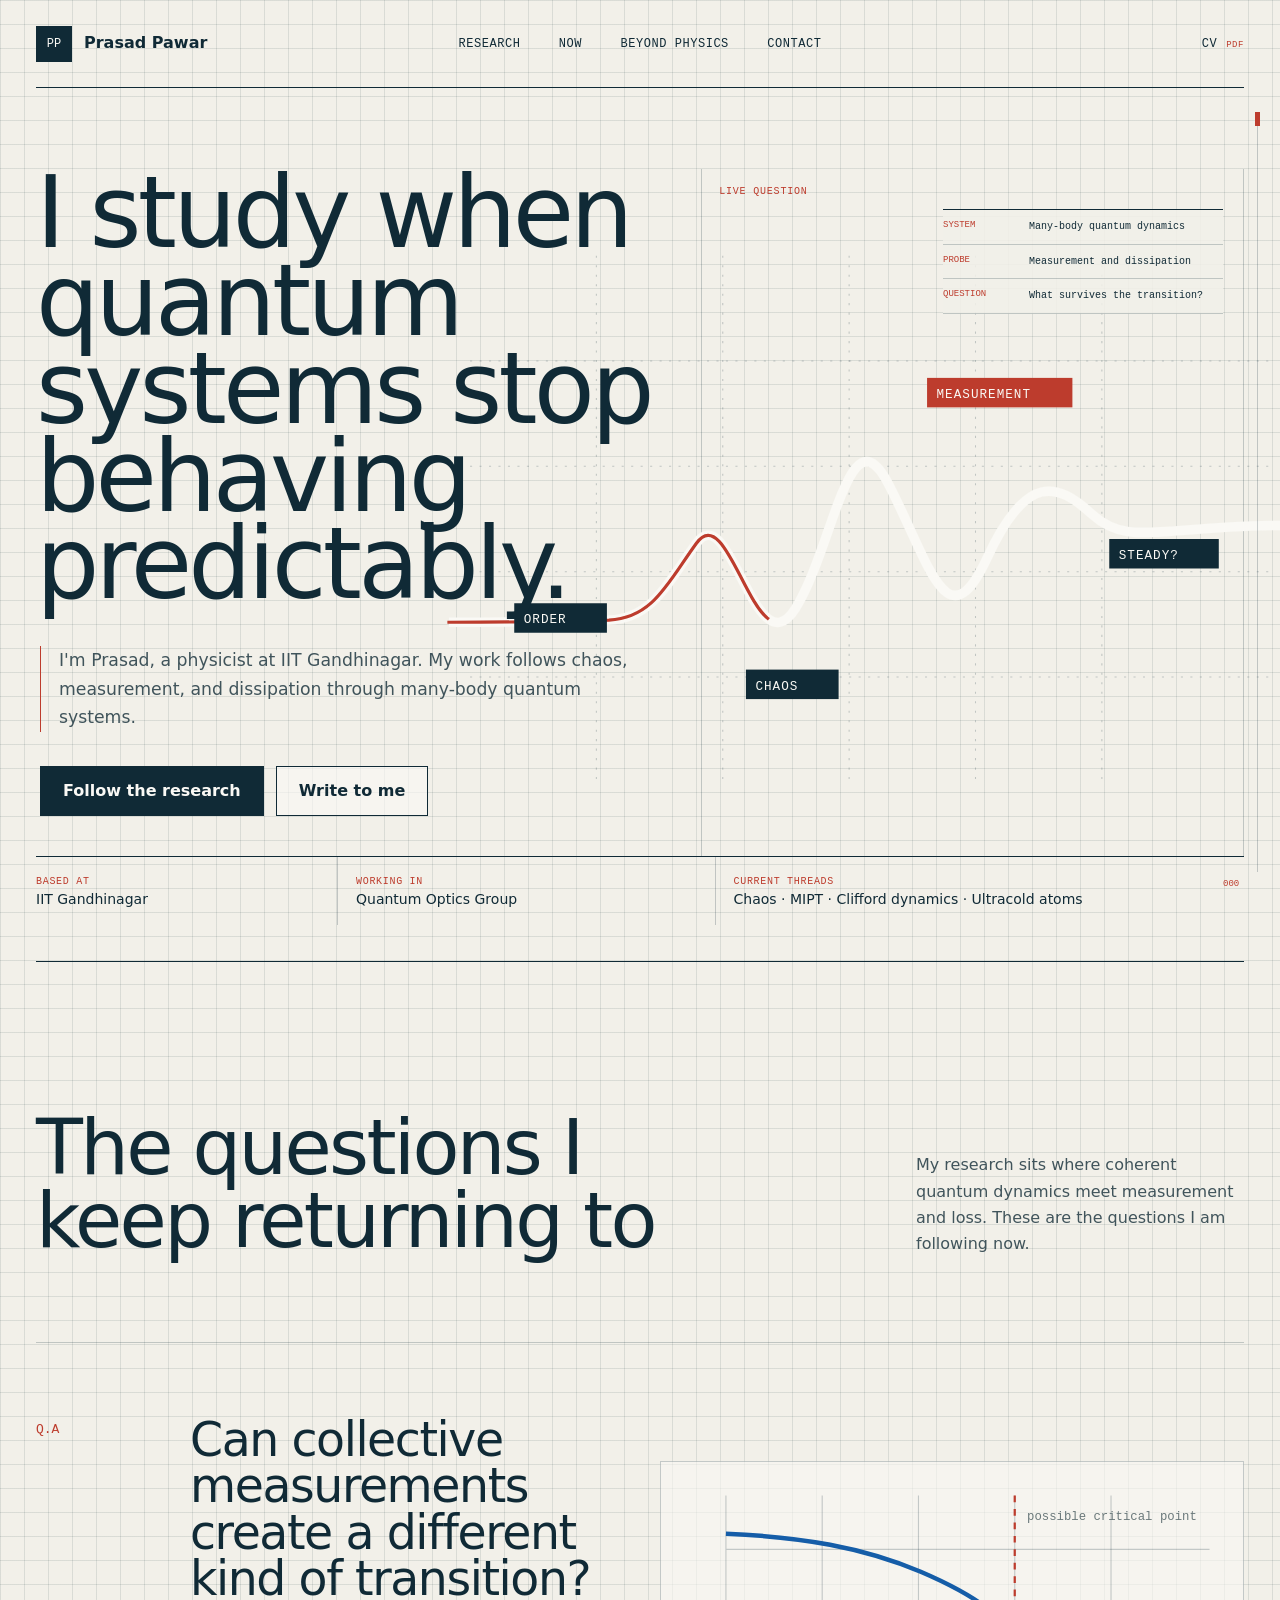
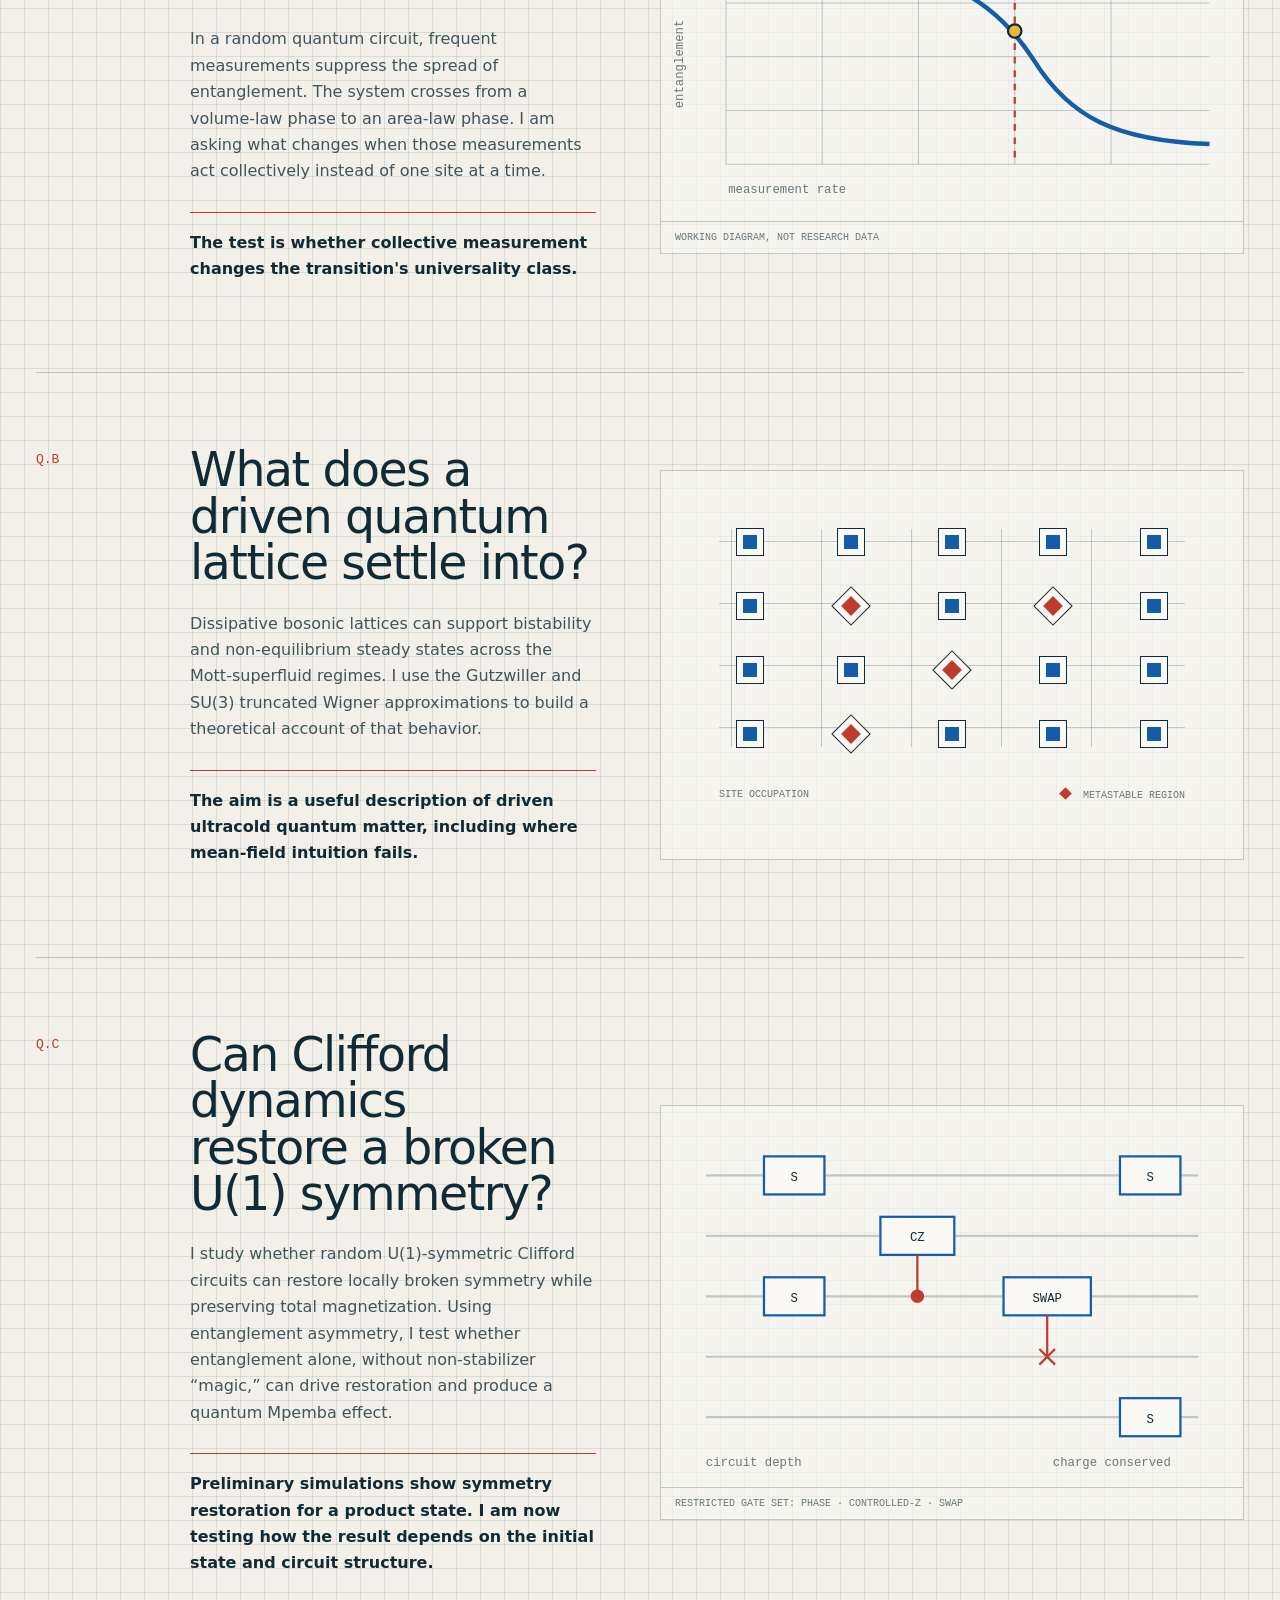
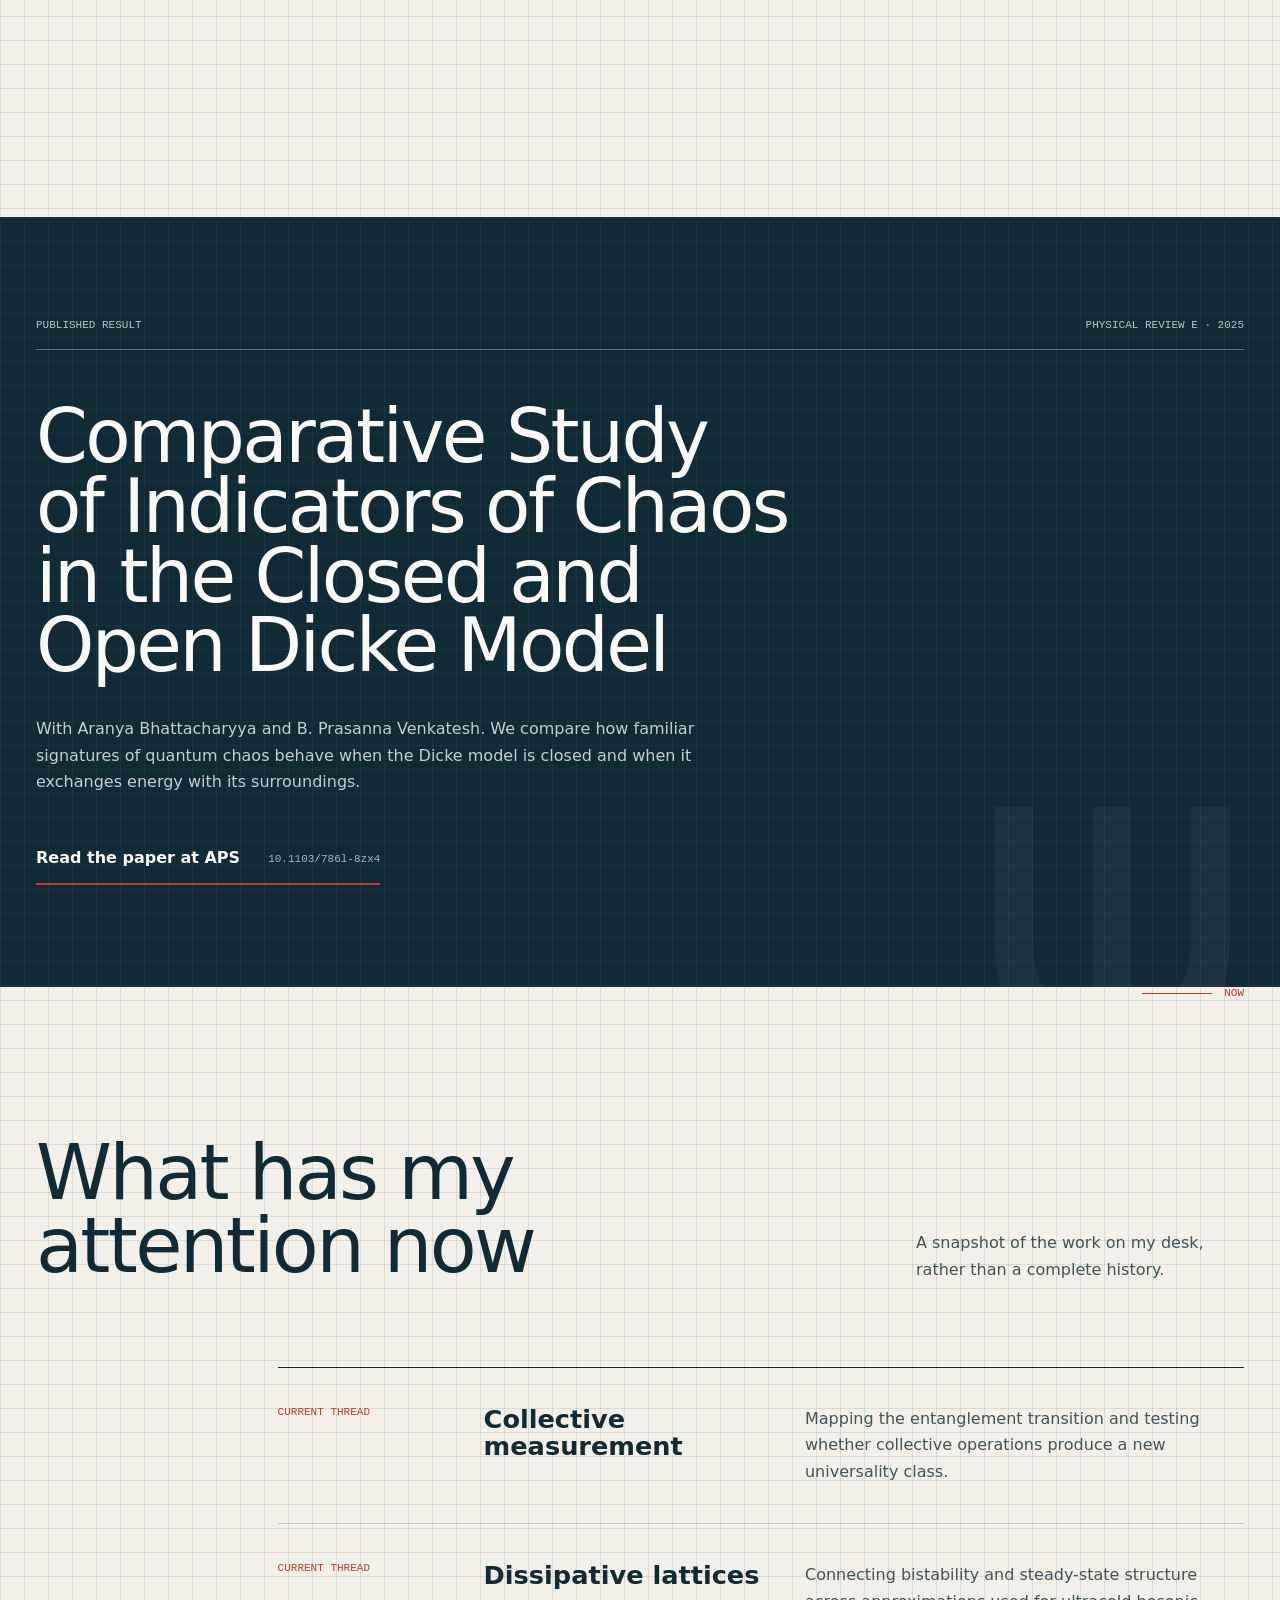
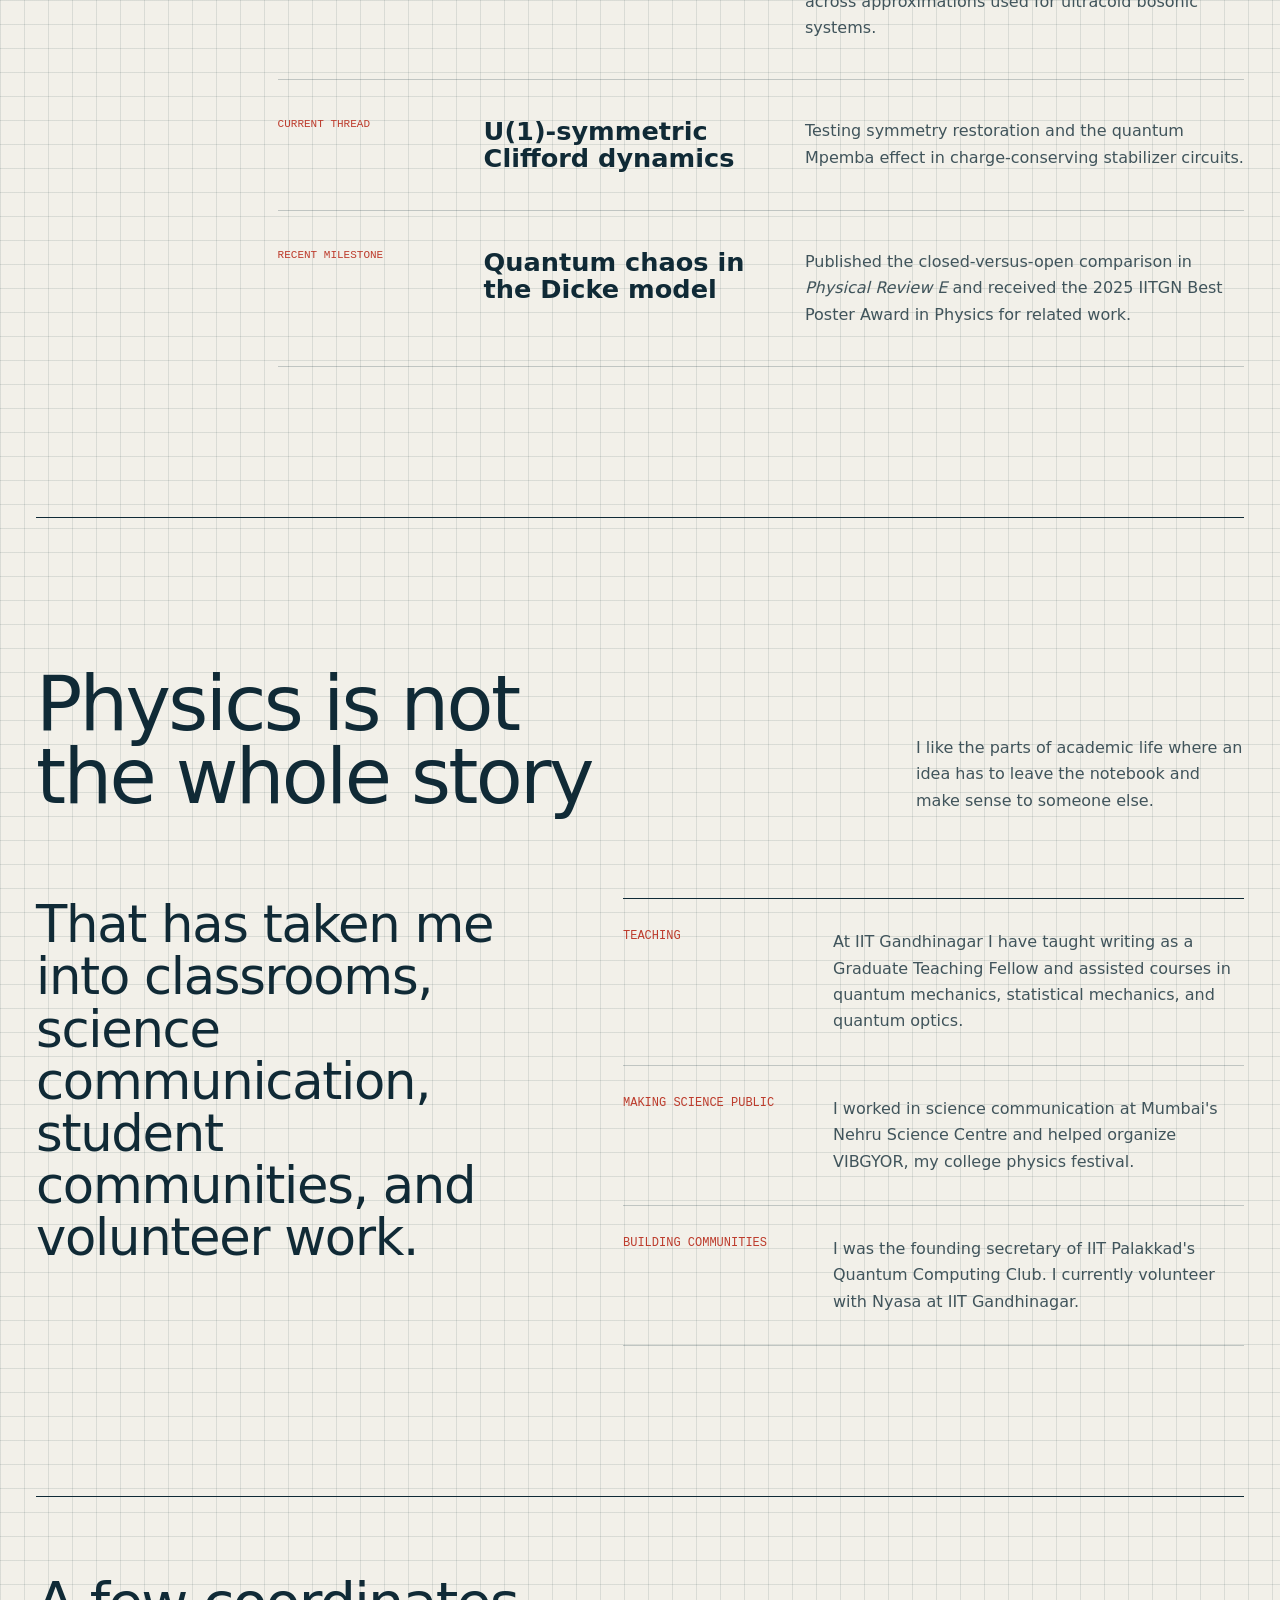
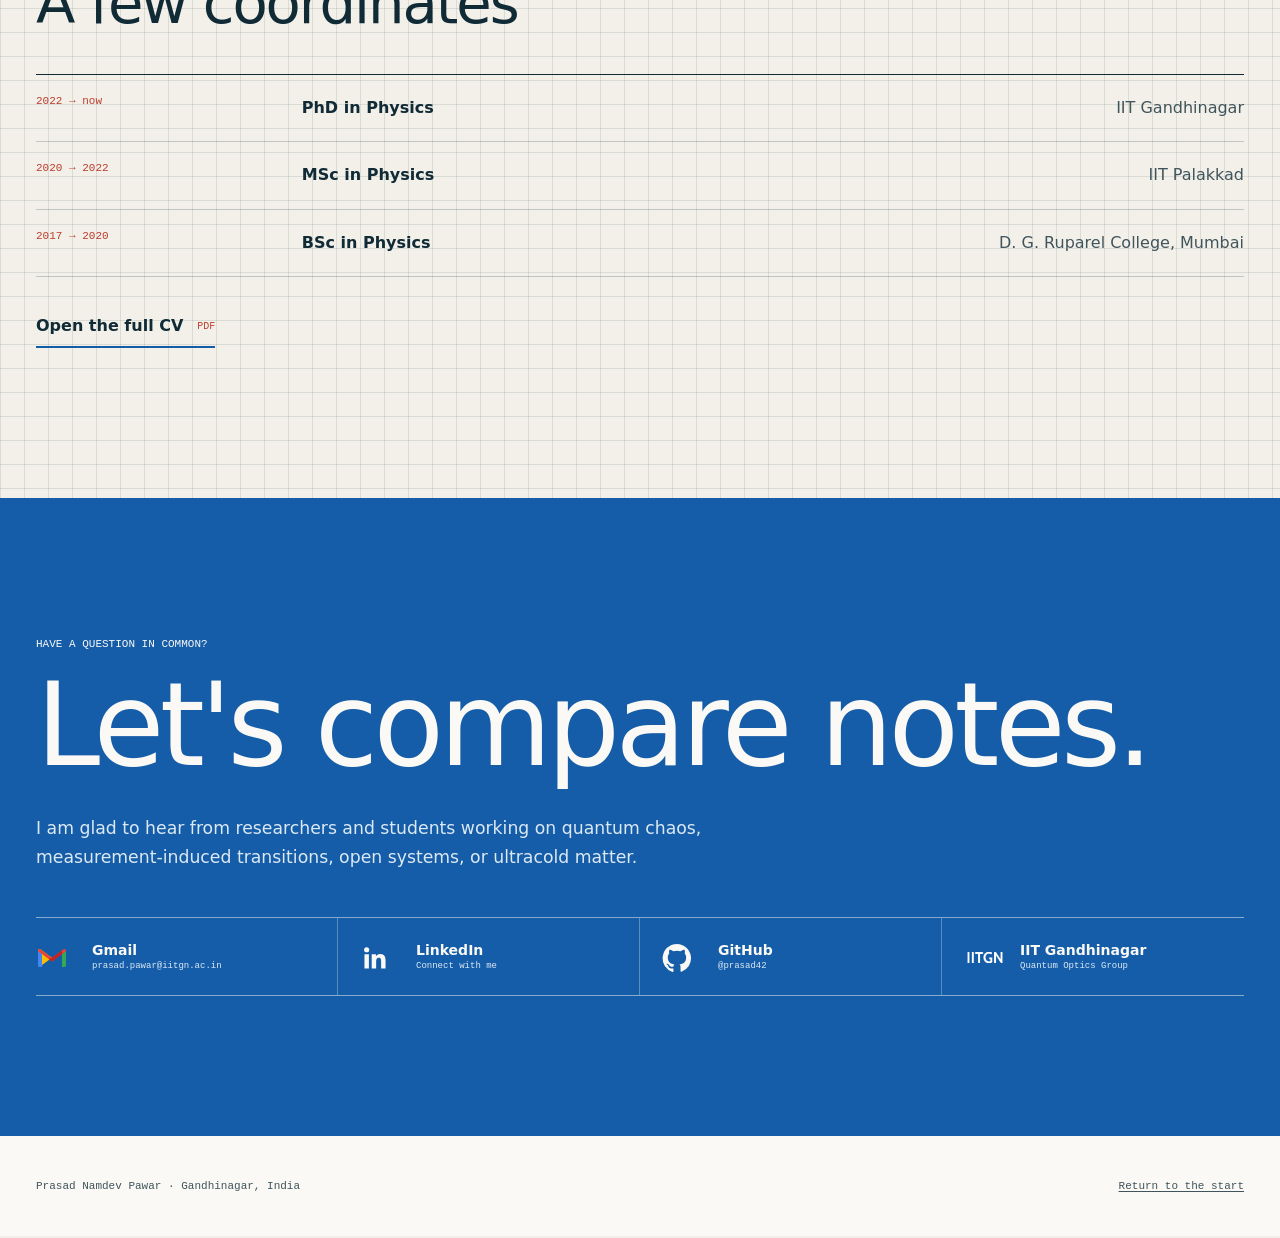
==== index.html @ ddbbf368 "Publish privacy-reviewed personal research site" ====
<!doctype html>
<html lang="en">
<head>
  <meta charset="utf-8">
  <meta name="viewport" content="width=device-width, initial-scale=1">
  <title>Prasad Namdev Pawar | Quantum many-body physicist</title>
  <meta name="description" content="Prasad Namdev Pawar studies quantum chaos, measurement-induced phase transitions, and non-equilibrium quantum matter at IIT Gandhinagar.">
  <meta name="author" content="Prasad Namdev Pawar">
  <meta name="robots" content="index, follow, max-image-preview:large">
  <meta name="referrer" content="strict-origin-when-cross-origin">
  <meta http-equiv="Content-Security-Policy" content="default-src 'self'; script-src 'self'; style-src 'self' https://fonts.googleapis.com; font-src https://fonts.gstatic.com; img-src 'self' data:; connect-src 'none'; object-src 'none'; base-uri 'none'; form-action 'none'">
  <meta name="theme-color" content="#f2f0e9">
  <link rel="canonical" href="https://prasad42.github.io/">
  <link rel="icon" href="favicon.svg" type="image/svg+xml">
  <meta property="og:title" content="Prasad Namdev Pawar | Quantum many-body physicist">
  <meta property="og:description" content="Research notes on chaos, measurement, and many-body quantum systems.">
  <meta property="og:type" content="website">
  <meta property="og:url" content="https://prasad42.github.io/">
  <link rel="preconnect" href="https://fonts.googleapis.com">
  <link rel="preconnect" href="https://fonts.gstatic.com" crossorigin>
  <link href="https://fonts.googleapis.com/css2?family=Familjen+Grotesk:ital,wght@0,400..700;1,400..700&family=Fragment+Mono:ital@0;1&family=Noto+Sans:wght@400;500;600&display=swap" rel="stylesheet">
  <link rel="stylesheet" href="styles.css">
  <script type="application/ld+json">
  {
    "@context": "https://schema.org",
    "@type": "Person",
    "name": "Prasad Namdev Pawar",
    "url": "https://prasad42.github.io/",
    "email": "mailto:prasad.pawar@iitgn.ac.in",
    "jobTitle": "PhD candidate in Physics",
    "affiliation": {
      "@type": "CollegeOrUniversity",
      "name": "Indian Institute of Technology Gandhinagar",
      "url": "https://iitgn.ac.in/"
    },
    "sameAs": [
      "https://github.com/prasad42",
      "https://www.linkedin.com/in/prasad-pawar-63672b11b/"
    ],
    "knowsAbout": [
      "Quantum chaos",
      "Measurement-induced phase transitions",
      "U(1)-symmetric Clifford circuits",
      "Quantum Mpemba effect",
      "Ultracold atoms",
      "Open quantum systems"
    ]
  }
  </script>
</head>
<body>
  <a class="skip-link" href="#main">Skip to the research</a>

  <header class="site-header" id="top">
    <a class="wordmark" href="#top" aria-label="Prasad Pawar, home">
      <span>PP</span>
      <span class="wordmark-name">Prasad Pawar</span>
    </a>
    <nav aria-label="Primary navigation">
      <a href="#research">Research</a>
      <a href="#now">Now</a>
      <a href="#beyond">Beyond physics</a>
      <a href="#contact">Contact</a>
    </nav>
    <a class="cv-link" href="prasad-pawar-cv.pdf">CV <span aria-hidden="true">PDF</span></a>
  </header>

  <main id="main">
    <section class="hero" aria-labelledby="hero-title">
      <div class="hero-copy">
        <h1 id="hero-title">I study when quantum systems stop behaving predictably.</h1>
        <p class="hero-intro">I'm Prasad, a physicist at IIT Gandhinagar. My work follows chaos, measurement, and dissipation through many-body quantum systems.</p>
        <div class="hero-actions">
          <a class="action action-primary" href="#research">Follow the research</a>
          <a class="action action-secondary" href="mailto:prasad.pawar@iitgn.ac.in">Write to me</a>
        </div>
      </div>

      <div class="hero-plot" aria-label="A research trajectory passing through chaos, measurement, and non-equilibrium states">
        <svg class="trajectory" viewBox="0 0 760 500" role="img" aria-labelledby="trajectory-title trajectory-desc">
          <title id="trajectory-title">Research trajectory</title>
          <desc id="trajectory-desc">A plotted line moves from ordered motion into chaos, crosses a measurement threshold, and settles into a non-equilibrium state.</desc>
          <g class="grid-lines" aria-hidden="true">
            <path d="M0 100H760M0 200H760M0 300H760M0 400H760"/>
            <path d="M120 0V500M240 0V500M360 0V500M480 0V500M600 0V500"/>
          </g>
          <path class="trace-shadow" d="M-20 348 C70 348 92 347 132 346 C174 344 188 310 215 273 C247 229 271 395 309 335 C346 275 360 143 398 218 C437 294 453 369 491 287 C529 205 558 216 590 245 C626 278 654 255 790 256"/>
          <path class="trace-draw" id="heroTrace" pathLength="1" d="M-20 348 C70 348 92 347 132 346 C174 344 188 310 215 273 C247 229 271 395 309 335 C346 275 360 143 398 218 C437 294 453 369 491 287 C529 205 558 216 590 245 C626 278 654 255 790 256"/>
          <g class="plot-label" transform="translate(42 330)"><rect width="88" height="28"/><text x="9" y="19">ORDER</text></g>
          <g class="plot-label" transform="translate(262 393)"><rect width="88" height="28"/><text x="9" y="19">CHAOS</text></g>
          <g class="plot-label accent" transform="translate(434 116)"><rect width="138" height="28"/><text x="9" y="19">MEASUREMENT</text></g>
          <g class="plot-label" transform="translate(607 269)"><rect width="104" height="28"/><text x="9" y="19">STEADY?</text></g>
        </svg>

        <dl class="plot-readout">
          <div><dt>System</dt><dd>Many-body quantum dynamics</dd></div>
          <div><dt>Probe</dt><dd>Measurement and dissipation</dd></div>
          <div><dt>Question</dt><dd>What survives the transition?</dd></div>
        </dl>
      </div>

      <dl class="hero-coordinates" aria-label="Current coordinates">
        <div><dt>Based at</dt><dd>IIT Gandhinagar</dd></div>
        <div><dt>Working in</dt><dd>Quantum Optics Group</dd></div>
        <div><dt>Current threads</dt><dd>Chaos · MIPT · Clifford dynamics · Ultracold atoms</dd></div>
      </dl>
    </section>

    <section class="research section-shell" id="research" aria-labelledby="research-title">
      <div class="section-heading">
        <h2 id="research-title">The questions I keep returning to</h2>
        <p>My research sits where coherent quantum dynamics meet measurement and loss. These are the questions I am following now.</p>
      </div>

      <article class="research-story story-measurement">
        <div class="story-index" aria-hidden="true">Q.A</div>
        <div class="story-copy">
          <h3>Can collective measurements create a different kind of transition?</h3>
          <p>In a random quantum circuit, frequent measurements suppress the spread of entanglement. The system crosses from a volume-law phase to an area-law phase. I am asking what changes when those measurements act collectively instead of one site at a time.</p>
          <p class="story-note">The test is whether collective measurement changes the transition's universality class.</p>
        </div>
        <div class="story-figure">
          <svg viewBox="0 0 520 320" role="img" aria-labelledby="mipt-title mipt-desc">
            <title id="mipt-title">Measurement-induced transition sketch</title>
            <desc id="mipt-desc">Entanglement falls as the measurement rate crosses a threshold.</desc>
            <g class="figure-grid"><path d="M58 30V270H490M58 78H490M58 126H490M58 174H490M58 222H490"/><path d="M144 30V270M230 30V270M316 30V270M402 30V270"/></g>
            <path class="figure-trace blue" d="M58 64 C126 67 180 76 232 98 C281 119 307 137 333 177 C365 228 406 249 490 252"/>
            <path class="figure-threshold" d="M316 30V270"/>
            <circle class="figure-point" cx="316" cy="151" r="6"/>
            <text x="60" y="296">measurement rate</text>
            <text x="327" y="52">possible critical point</text>
            <text class="vertical-label" transform="translate(20 220) rotate(-90)">entanglement</text>
          </svg>
          <p>Working diagram, not research data</p>
        </div>
      </article>

      <article class="research-story story-lattice">
        <div class="story-index" aria-hidden="true">Q.B</div>
        <div class="story-copy">
          <h3>What does a driven quantum lattice settle into?</h3>
          <p>Dissipative bosonic lattices can support bistability and non-equilibrium steady states across the Mott-superfluid regimes. I use the Gutzwiller and SU(3) truncated Wigner approximations to build a theoretical account of that behavior.</p>
          <p class="story-note">The aim is a useful description of driven ultracold quantum matter, including where mean-field intuition fails.</p>
        </div>
        <div class="story-figure lattice-figure" aria-label="Diagram of a dissipative bosonic lattice">
          <div class="lattice" aria-hidden="true">
            <span></span><span></span><span></span><span></span><span></span>
            <span></span><span class="hot"></span><span></span><span class="hot"></span><span></span>
            <span></span><span></span><span class="hot"></span><span></span><span></span>
            <span></span><span class="hot"></span><span></span><span></span><span></span>
          </div>
          <div class="lattice-key"><span>site occupation</span><span><i></i> metastable region</span></div>
        </div>
      </article>

      <article class="research-story story-clifford">
        <div class="story-index" aria-hidden="true">Q.C</div>
        <div class="story-copy">
          <h3>Can Clifford dynamics restore a broken U(1) symmetry?</h3>
          <p>I study whether random U(1)-symmetric Clifford circuits can restore locally broken symmetry while preserving total magnetization. Using entanglement asymmetry, I test whether entanglement alone, without non-stabilizer “magic,” can drive restoration and produce a quantum Mpemba effect.</p>
          <p class="story-note">Preliminary simulations show symmetry restoration for a product state. I am now testing how the result depends on the initial state and circuit structure.</p>
        </div>
        <div class="story-figure clifford-figure">
          <svg viewBox="0 0 520 340" role="img" aria-labelledby="clifford-title clifford-desc">
            <title id="clifford-title">U(1)-symmetric Clifford circuit sketch</title>
            <desc id="clifford-desc">Five qubit lines pass through staggered phase, controlled-Z, and swap gates while preserving total magnetization.</desc>
            <g class="circuit-wires">
              <path d="M40 62H480M40 116H480M40 170H480M40 224H480M40 278H480"/>
            </g>
            <g class="circuit-gates">
              <rect x="92" y="45" width="54" height="34"/><text x="119" y="67">S</text>
              <rect x="92" y="153" width="54" height="34"/><text x="119" y="175">S</text>
              <rect x="196" y="99" width="66" height="34"/><text x="229" y="121">CZ</text>
              <path d="M229 133V170"/>
              <circle cx="229" cy="170" r="6"/>
              <rect x="306" y="153" width="78" height="34"/><text x="345" y="175">SWAP</text>
              <path d="M345 187V224"/>
              <path d="M338 217L352 231M352 217L338 231"/>
              <rect x="410" y="45" width="54" height="34"/><text x="437" y="67">S</text>
              <rect x="410" y="261" width="54" height="34"/><text x="437" y="283">S</text>
            </g>
            <text x="40" y="322">circuit depth</text>
            <text x="350" y="322">charge conserved</text>
          </svg>
          <p>Restricted gate set: phase · controlled-Z · swap</p>
        </div>
      </article>
    </section>

    <section class="publication" aria-labelledby="publication-title">
      <div class="publication-meta">
        <span>Published result</span>
        <span>Physical Review E · 2025</span>
      </div>
      <div class="publication-body">
        <h2 id="publication-title">Comparative Study of Indicators of Chaos in the Closed and Open Dicke Model</h2>
        <p>With Aranya Bhattacharyya and B. Prasanna Venkatesh. We compare how familiar signatures of quantum chaos behave when the Dicke model is closed and when it exchanges energy with its surroundings.</p>
        <a class="paper-link" href="https://doi.org/10.1103/786l-8zx4" target="_blank" rel="noopener">Read the paper at APS <span>10.1103/786l-8zx4</span></a>
      </div>
      <div class="publication-mark" aria-hidden="true">ψ</div>
    </section>

    <section class="now section-shell" id="now" aria-labelledby="now-title">
      <div class="now-marker" aria-hidden="true"><span></span>NOW</div>
      <div class="section-heading">
        <h2 id="now-title">What has my attention now</h2>
        <p>A snapshot of the work on my desk, rather than a complete history.</p>
      </div>
      <div class="now-log">
        <article>
          <time datetime="2026">Current thread</time>
          <h3>Collective measurement</h3>
          <p>Mapping the entanglement transition and testing whether collective operations produce a new universality class.</p>
        </article>
        <article>
          <time datetime="2026">Current thread</time>
          <h3>Dissipative lattices</h3>
          <p>Connecting bistability and steady-state structure across approximations used for ultracold bosonic systems.</p>
        </article>
        <article>
          <time datetime="2026">Current thread</time>
          <h3>U(1)-symmetric Clifford dynamics</h3>
          <p>Testing symmetry restoration and the quantum Mpemba effect in charge-conserving stabilizer circuits.</p>
        </article>
        <article>
          <time datetime="2025">Recent milestone</time>
          <h3>Quantum chaos in the Dicke model</h3>
          <p>Published the closed-versus-open comparison in <cite>Physical Review E</cite> and received the 2025 IITGN Best Poster Award in Physics for related work.</p>
        </article>
      </div>
    </section>

    <section class="beyond section-shell" id="beyond" aria-labelledby="beyond-title">
      <div class="section-heading">
        <h2 id="beyond-title">Physics is not the whole story</h2>
        <p>I like the parts of academic life where an idea has to leave the notebook and make sense to someone else.</p>
      </div>
      <div class="beyond-layout">
        <p class="beyond-lead">That has taken me into classrooms, science communication, student communities, and volunteer work.</p>
        <div class="beyond-notes">
          <article><h3>Teaching</h3><p>At IIT Gandhinagar I have taught writing as a Graduate Teaching Fellow and assisted courses in quantum mechanics, statistical mechanics, and quantum optics.</p></article>
          <article><h3>Making science public</h3><p>I worked in science communication at Mumbai's Nehru Science Centre and helped organize VIBGYOR, my college physics festival.</p></article>
          <article><h3>Building communities</h3><p>I was the founding secretary of IIT Palakkad's Quantum Computing Club. I currently volunteer with Nyasa at IIT Gandhinagar.</p></article>
        </div>
      </div>
    </section>

    <section class="coordinates section-shell" aria-labelledby="coordinates-title">
      <div class="section-heading compact">
        <h2 id="coordinates-title">A few coordinates</h2>
      </div>
      <dl>
        <div><dt>2022 → now</dt><dd><strong>PhD in Physics</strong><span>IIT Gandhinagar</span></dd></div>
        <div><dt>2020 → 2022</dt><dd><strong>MSc in Physics</strong><span>IIT Palakkad</span></dd></div>
        <div><dt>2017 → 2020</dt><dd><strong>BSc in Physics</strong><span>D. G. Ruparel College, Mumbai</span></dd></div>
      </dl>
      <a class="text-link" href="prasad-pawar-cv.pdf">Open the full CV <span>PDF</span></a>
    </section>

    <section class="contact" id="contact" aria-labelledby="contact-title">
      <div class="contact-copy">
        <p class="contact-prompt">Have a question in common?</p>
        <h2 id="contact-title">Let's compare notes.</h2>
        <p>I am glad to hear from researchers and students working on quantum chaos, measurement-induced transitions, open systems, or ultracold matter.</p>
        <div class="contact-links">
          <a class="contact-channel" href="mailto:prasad.pawar@iitgn.ac.in">
            <svg class="channel-icon gmail-icon" viewBox="0 0 32 24" role="img" aria-label="Gmail">
              <path fill="#4285f4" d="M2 5.1 6 8v13H3.5A1.5 1.5 0 0 1 2 19.5Z"/>
              <path fill="#34a853" d="M26 8l4-2.9v14.4a1.5 1.5 0 0 1-1.5 1.5H26Z"/>
              <path fill="#fbbc04" d="M2 5.1V4.5A1.5 1.5 0 0 1 4.4 3.3L16 11.8 6 19V8Z"/>
              <path fill="#ea4335" d="M30 5.1V4.5a1.5 1.5 0 0 0-2.4-1.2L16 11.8 4.4 3.3A1.5 1.5 0 0 0 2 4.5v.6l14 10.3Z"/>
              <path fill="#c5221f" d="M26 8 16 15.4l-3.2-2.3L16 11.8l10-7.3Z"/>
            </svg>
            <span class="channel-name">Gmail</span>
            <span class="channel-detail">prasad.pawar@iitgn.ac.in</span>
          </a>
          <a class="contact-channel" href="https://www.linkedin.com/in/prasad-pawar-63672b11b/" target="_blank" rel="noopener">
            <svg class="channel-icon" viewBox="0 0 24 24" role="img" aria-label="LinkedIn"><path fill="currentColor" d="M20.45 20.45h-3.55v-5.57c0-1.33-.03-3.04-1.85-3.04-1.86 0-2.14 1.45-2.14 2.94v5.67H9.35V9h3.41v1.56h.05c.47-.9 1.63-1.85 3.36-1.85 3.6 0 4.27 2.37 4.27 5.46v6.28zM5.34 7.43a2.06 2.06 0 1 1 0-4.12 2.06 2.06 0 0 1 0 4.12zM7.12 20.45H3.56V9h3.56v11.45z"/></svg>
            <span class="channel-name">LinkedIn</span>
            <span class="channel-detail">Connect with me</span>
          </a>
          <a class="contact-channel" href="https://github.com/prasad42" target="_blank" rel="noopener">
            <svg class="channel-icon" viewBox="0 0 24 24" role="img" aria-label="GitHub"><path fill="currentColor" d="M12 .7a11.5 11.5 0 0 0-3.64 22.41c.58.11.79-.25.79-.56v-2.23c-3.22.7-3.9-1.37-3.9-1.37-.52-1.34-1.28-1.7-1.28-1.7-1.05-.72.08-.7.08-.7 1.16.08 1.77 1.19 1.77 1.19 1.03 1.77 2.7 1.26 3.36.96.1-.75.4-1.26.73-1.55-2.57-.29-5.27-1.28-5.27-5.68 0-1.26.45-2.28 1.19-3.09-.12-.29-.52-1.46.11-3.05 0 0 .97-.31 3.16 1.18a10.95 10.95 0 0 1 5.76 0c2.2-1.49 3.16-1.18 3.16-1.18.63 1.59.23 2.76.11 3.05.74.81 1.19 1.83 1.19 3.09 0 4.41-2.71 5.38-5.29 5.67.42.36.79 1.06.79 2.14v3.17c0 .31.21.68.8.56A11.5 11.5 0 0 0 12 .7Z"/></svg>
            <span class="channel-name">GitHub</span>
            <span class="channel-detail">@prasad42</span>
          </a>
          <a class="contact-channel" href="http://prasanna.people.iitgn.ac.in/" target="_blank" rel="noopener">
            <img class="channel-icon iitgn-icon" src="assets/iitgn-logo.png" width="1995" height="1058" alt="IIT Gandhinagar">
            <span class="channel-name">IIT Gandhinagar</span>
            <span class="channel-detail">Quantum Optics Group</span>
          </a>
        </div>
      </div>
    </section>
  </main>

  <footer>
    <span>Prasad Namdev Pawar · Gandhinagar, India</span>
    <a href="#top">Return to the start</a>
  </footer>

  <div class="scroll-gauge" aria-hidden="true"><span id="scrollGauge"></span><b id="scrollReadout">000</b></div>
  <script src="script.js"></script>
</body>
</html>
---- styles.css ----
:root {
  --paper: #f2f0e9;
  --paper-bright: #faf9f5;
  --ink: #102a36;
  --ink-soft: #40545b;
  --ink-faint: #6a787a;
  --grid: rgba(16, 42, 54, 0.105);
  --grid-strong: rgba(16, 42, 54, 0.22);
  --blue: #155da8;
  --red: #bd3c2d;
  --yellow: #e5b73b;
  --sans: "Noto Sans", system-ui, sans-serif;
  --display: "Familjen Grotesk", system-ui, sans-serif;
  --measure: "Fragment Mono", ui-monospace, monospace;
  --page: min(1240px, calc(100vw - 72px));
}

* { box-sizing: border-box; }
html { scroll-behavior: smooth; scroll-padding-top: 96px; background: var(--paper); }
body {
  margin: 0;
  color: var(--ink);
  background-color: var(--paper);
  background-image:
    linear-gradient(var(--grid) 1px, transparent 1px),
    linear-gradient(90deg, var(--grid) 1px, transparent 1px);
  background-size: 24px 24px;
  font-family: var(--sans);
  font-size: 16px;
  line-height: 1.65;
  overflow-x: hidden;
  -webkit-font-smoothing: antialiased;
}

::selection { color: var(--paper-bright); background: var(--blue); }
a { color: inherit; text-underline-offset: 0.22em; text-decoration-thickness: 1px; }
a:hover { text-decoration-color: var(--red); }
:focus-visible { outline: 3px solid var(--yellow); outline-offset: 4px; }
img, svg { display: block; max-width: 100%; }

.skip-link {
  position: fixed;
  z-index: 100;
  top: 10px;
  left: 10px;
  padding: 10px 14px;
  color: var(--paper-bright);
  background: var(--ink);
  transform: translateY(-150%);
}
.skip-link:focus { transform: translateY(0); }

.site-header {
  position: relative;
  z-index: 20;
  width: var(--page);
  height: 88px;
  margin: 0 auto;
  display: grid;
  grid-template-columns: 1fr auto 1fr;
  align-items: center;
  border-bottom: 1px solid var(--ink);
}
.wordmark { display: inline-flex; align-items: center; gap: 12px; width: max-content; text-decoration: none; font-family: var(--display); font-weight: 650; }
.wordmark > span:first-child { display: grid; place-items: center; width: 36px; height: 36px; color: var(--paper-bright); background: var(--ink); font: 400 12px/1 var(--measure); }
.site-header nav { display: flex; gap: clamp(20px, 3vw, 46px); }
.site-header nav a, .cv-link { font: 400 12px/1 var(--measure); text-decoration: none; text-transform: uppercase; letter-spacing: 0.045em; }
.site-header nav a { position: relative; padding: 14px 0; }
.site-header nav a::after { content: ""; position: absolute; left: 0; right: 100%; bottom: 7px; height: 2px; background: var(--red); transition: right 180ms ease-out; }
.site-header nav a:hover::after, .site-header nav a.active::after { right: 0; }
.cv-link { justify-self: end; display: flex; align-items: baseline; gap: 9px; }
.cv-link span { color: var(--red); font-size: 9px; }

.hero {
  position: relative;
  width: var(--page);
  min-height: calc(100svh - 88px);
  margin: 0 auto;
  padding: clamp(70px, 9vh, 120px) 0 36px;
  display: grid;
  grid-template-columns: minmax(0, 1.08fr) minmax(440px, 0.92fr);
  grid-template-rows: 1fr auto;
  column-gap: 28px;
}
.hero-copy { position: relative; z-index: 3; align-self: center; padding-bottom: 40px; }
.hero h1 {
  max-width: 820px;
  margin: 0;
  font-family: var(--display);
  font-size: clamp(4.5rem, 7.8vw, 8rem);
  font-weight: 520;
  letter-spacing: -0.038em;
  line-height: 0.88;
  text-wrap: balance;
}
.hero-intro { max-width: 610px; margin: 38px 0 0 4px; padding-left: 18px; border-left: 1px solid var(--red); color: var(--ink-soft); font-size: clamp(1rem, 1.35vw, 1.18rem); }
.hero-actions { display: flex; flex-wrap: wrap; gap: 12px; margin: 34px 0 0 4px; }
.action { display: inline-flex; min-height: 50px; padding: 0 22px; align-items: center; justify-content: center; font-weight: 600; text-decoration: none; border: 1px solid var(--ink); transition: color 180ms ease, background 180ms ease, transform 180ms ease; }
.action:hover { transform: translateY(-2px); }
.action-primary { color: var(--paper-bright); background: var(--ink); }
.action-primary:hover { background: var(--blue); }
.action-secondary { background: rgba(250, 249, 245, 0.62); }
.action-secondary:hover { color: var(--paper-bright); background: var(--red); border-color: var(--red); }

.hero-plot { position: relative; align-self: stretch; min-height: 550px; border-inline: 1px solid var(--grid-strong); }
.hero-plot::before { content: "LIVE QUESTION"; position: absolute; top: 17px; left: 17px; color: var(--red); font: 10px var(--measure); letter-spacing: .08em; }
.trajectory { position: absolute; z-index: 2; width: 148%; max-width: none; top: 51%; right: -5%; transform: translateY(-50%); overflow: visible; }
.grid-lines path { fill: none; stroke: var(--grid-strong); stroke-width: 1; stroke-dasharray: 2 7; }
.trace-shadow { fill: none; stroke: var(--paper-bright); stroke-width: 9; }
.trace-draw { fill: none; stroke: var(--red); stroke-width: 3; stroke-linecap: square; stroke-dasharray: 1; stroke-dashoffset: var(--trace-offset, 0); }
.plot-label rect { fill: var(--ink); }
.plot-label text { fill: var(--paper-bright); font: 12px var(--measure); letter-spacing: 0.08em; }
.plot-label.accent rect { fill: var(--red); }
.plot-readout { position: absolute; z-index: 3; top: 40px; right: 20px; width: min(280px, 62%); margin: 0; border-top: 1px solid var(--ink); background: rgba(242, 240, 233, .86); }
.plot-readout div { display: grid; grid-template-columns: 74px 1fr; gap: 12px; padding: 10px 0; border-bottom: 1px solid var(--grid-strong); }
.plot-readout dt { color: var(--red); font: 9px var(--measure); text-transform: uppercase; }
.plot-readout dd { margin: 0; font: 10px/1.35 var(--measure); }
.hero-coordinates { grid-column: 1 / -1; display: grid; grid-template-columns: 0.8fr 1fr 1.4fr; margin: 0; border-top: 1px solid var(--ink); }
.hero-coordinates div { min-height: 68px; padding: 13px 18px 10px 0; display: grid; align-content: center; border-right: 1px solid var(--grid-strong); }
.hero-coordinates div + div { padding-left: 18px; }
.hero-coordinates div:last-child { border-right: 0; }
.hero-coordinates dt { margin-bottom: 2px; color: var(--red); font: 10px/1.3 var(--measure); text-transform: uppercase; letter-spacing: 0.07em; }
.hero-coordinates dd { margin: 0; font: 500 14px/1.4 var(--sans); }

.section-shell { width: var(--page); margin: 0 auto; padding: 150px 0; }
.section-heading { display: grid; grid-template-columns: minmax(0, 1.5fr) minmax(300px, 0.6fr); gap: 60px; align-items: end; margin-bottom: 84px; }
.section-heading h2 { max-width: 860px; margin: 0; font-family: var(--display); font-size: clamp(3.3rem, 6vw, 6rem); font-weight: 520; letter-spacing: -0.035em; line-height: 0.95; text-wrap: balance; }
.section-heading p { max-width: 470px; margin: 0; color: var(--ink-soft); }

.research { position: relative; border-top: 1px solid var(--ink); }
.research-story { display: grid; grid-template-columns: 90px minmax(300px, 0.82fr) minmax(420px, 1.18fr); gap: clamp(28px, 5vw, 76px); align-items: center; padding: 74px 0; border-top: 1px solid var(--grid-strong); }
.story-index { align-self: start; padding-top: 5px; color: var(--red); font: 13px var(--measure); }
.story-copy h3 { margin: 0 0 24px; font-family: var(--display); font-size: clamp(2.1rem, 3.7vw, 4rem); font-weight: 520; letter-spacing: -0.03em; line-height: 0.98; text-wrap: balance; }
.story-copy p { max-width: 62ch; color: var(--ink-soft); }
.story-copy .story-note { margin-top: 27px; padding: 17px 0 0; color: var(--ink); border-top: 1px solid var(--red); font-weight: 550; }
.story-figure { background: rgba(250, 249, 245, 0.58); border: 1px solid var(--grid-strong); }
.story-figure > p { margin: 0; padding: 10px 14px; color: var(--ink-faint); border-top: 1px solid var(--grid-strong); font: 10px var(--measure); text-transform: uppercase; }
.story-figure svg { width: 100%; }
.figure-grid path { fill: none; stroke: var(--grid-strong); stroke-width: 1; }
.figure-trace { fill: none; stroke-width: 4; }
.figure-trace.blue { stroke: var(--blue); }
.figure-threshold { stroke: var(--red); stroke-width: 2; stroke-dasharray: 6 6; }
.figure-point { fill: var(--yellow); stroke: var(--ink); stroke-width: 2; }
.story-figure text { fill: var(--ink-faint); font: 11px var(--measure); }
.lattice-figure { position: relative; min-height: 350px; padding: 58px; display: flex; flex-direction: column; justify-content: center; }
.lattice { display: grid; grid-template-columns: repeat(5, 1fr); gap: clamp(18px, 3vw, 38px); position: relative; }
.lattice::before, .lattice::after { content: ""; position: absolute; inset: 12px 0 auto; height: 1px; background: var(--grid-strong); box-shadow: 0 62px var(--grid-strong), 0 124px var(--grid-strong), 0 186px var(--grid-strong); }
.lattice::after { inset: 0 auto 0 12px; width: 1px; height: auto; box-shadow: 90px 0 var(--grid-strong), 180px 0 var(--grid-strong), 270px 0 var(--grid-strong), 360px 0 var(--grid-strong); }
.lattice span { position: relative; z-index: 1; width: 26px; height: 26px; justify-self: center; background: var(--blue); border: 6px solid var(--paper-bright); outline: 1px solid var(--ink); }
.lattice span.hot { background: var(--red); transform: rotate(45deg); }
.lattice-key { display: flex; justify-content: space-between; gap: 18px; margin-top: 42px; color: var(--ink-faint); font: 10px var(--measure); text-transform: uppercase; }
.lattice-key i { display: inline-block; width: 9px; height: 9px; margin-right: 7px; background: var(--red); transform: rotate(45deg); }
.clifford-figure svg { width: 100%; }
.circuit-wires path { fill: none; stroke: var(--grid-strong); stroke-width: 2; }
.circuit-gates rect { fill: var(--paper-bright); stroke: var(--blue); stroke-width: 2; }
.circuit-gates path { fill: none; stroke: var(--red); stroke-width: 2; }
.circuit-gates circle { fill: var(--red); }
.circuit-gates text { fill: var(--ink); font: 11px var(--measure); text-anchor: middle; }

.publication { position: relative; min-height: 610px; padding: clamp(70px, 8vw, 130px) max(36px, calc((100vw - 1240px) / 2)); color: var(--paper-bright); background: var(--ink); overflow: hidden; }
.publication::before { content: ""; position: absolute; inset: 0; opacity: 0.13; background-image: linear-gradient(rgba(250,249,245,.34) 1px, transparent 1px), linear-gradient(90deg, rgba(250,249,245,.34) 1px, transparent 1px); background-size: 24px 24px; }
.publication-meta { position: relative; z-index: 1; display: flex; justify-content: space-between; gap: 24px; padding-bottom: 18px; border-bottom: 1px solid rgba(250,249,245,.36); color: #bac5c6; font: 11px var(--measure); text-transform: uppercase; }
.publication-body { position: relative; z-index: 1; max-width: 1000px; padding-top: 52px; }
.publication h2 { max-width: 990px; margin: 0; font-family: var(--display); font-size: clamp(3rem, 5.8vw, 6.2rem); font-weight: 500; letter-spacing: -0.035em; line-height: 0.94; text-wrap: balance; }
.publication-body > p { max-width: 720px; margin: 35px 0; color: #c5ced0; }
.paper-link { display: inline-flex; flex-wrap: wrap; gap: 14px 28px; align-items: center; padding: 15px 0 11px; color: var(--paper-bright); border-bottom: 2px solid var(--red); font-weight: 600; text-decoration: none; }
.paper-link span { color: #aab8ba; font: 11px var(--measure); }
.publication-mark { position: absolute; right: 2vw; bottom: -0.28em; color: rgba(250,249,245,.045); font: 500 min(34vw, 430px)/1 var(--display); }

.now { position: relative; }
.now-marker { position: absolute; top: 0; right: 0; display: flex; align-items: center; gap: 12px; color: var(--red); font: 11px var(--measure); }
.now-marker span { width: 70px; height: 1px; background: var(--red); }
.now-log { margin-left: 20%; border-top: 1px solid var(--ink); }
.now-log article { display: grid; grid-template-columns: 170px minmax(240px, 0.65fr) minmax(320px, 1fr); gap: 36px; padding: 38px 0; border-bottom: 1px solid var(--grid-strong); }
.now-log time { color: var(--red); font: 11px var(--measure); text-transform: uppercase; }
.now-log h3 { margin: 0; font-family: var(--display); font-size: 1.6rem; font-weight: 580; line-height: 1.05; }
.now-log p { max-width: 65ch; margin: 0; color: var(--ink-soft); }

.beyond { border-top: 1px solid var(--ink); }
.beyond-layout { display: grid; grid-template-columns: minmax(300px, 0.85fr) minmax(500px, 1.15fr); gap: 10vw; }
.beyond-lead { max-width: 520px; margin: 0; font-family: var(--display); font-size: clamp(2rem, 4vw, 4.2rem); line-height: 1.02; letter-spacing: -0.025em; }
.beyond-notes { border-top: 1px solid var(--ink); }
.beyond-notes article { display: grid; grid-template-columns: 180px 1fr; gap: 30px; padding: 30px 0; border-bottom: 1px solid var(--grid-strong); }
.beyond-notes h3 { margin: 0; font: 400 12px var(--measure); text-transform: uppercase; color: var(--red); }
.beyond-notes p { margin: 0; color: var(--ink-soft); }

.coordinates { padding-top: 80px; border-top: 1px solid var(--ink); }
.section-heading.compact { margin-bottom: 42px; }
.section-heading.compact h2 { font-size: clamp(2.8rem, 4.5vw, 5rem); }
.coordinates dl { margin: 0 0 36px; border-top: 1px solid var(--ink); }
.coordinates dl > div { display: grid; grid-template-columns: 22% 1fr; padding: 20px 0; border-bottom: 1px solid var(--grid-strong); }
.coordinates dt { color: var(--red); font: 11px var(--measure); }
.coordinates dd { display: flex; justify-content: space-between; gap: 25px; margin: 0; }
.coordinates dd span { color: var(--ink-soft); }
.text-link { display: inline-flex; gap: 14px; align-items: center; padding-bottom: 7px; border-bottom: 2px solid var(--blue); font-weight: 600; text-decoration: none; }
.text-link span { color: var(--red); font: 10px var(--measure); }

.contact { position: relative; padding: 140px max(36px, calc((100vw - 1240px) / 2)); color: var(--paper-bright); background: var(--blue); }
.contact-prompt { margin: 0 0 24px; font: 11px var(--measure); text-transform: uppercase; }
.contact h2 { margin: 0; font-family: var(--display); font-size: clamp(4rem, 9vw, 8.5rem); font-weight: 540; letter-spacing: -0.04em; line-height: 0.9; }
.contact-copy > p:not(.contact-prompt) { max-width: 680px; margin: 36px 0; color: #dce9f5; font-size: 1.08rem; }
.contact-links { display: grid; grid-template-columns: repeat(4, 1fr); margin-top: 46px; border-block: 1px solid rgba(250,249,245,.5); }
.contact-channel { min-width: 0; padding: 24px 22px 22px 0; display: grid; grid-template-columns: 42px 1fr; grid-template-rows: auto auto; column-gap: 14px; align-items: center; border-right: 1px solid rgba(250,249,245,.3); text-decoration: none; }
.contact-channel + .contact-channel { padding-left: 22px; }
.contact-channel:last-child { border-right: 0; }
.channel-icon { grid-row: 1 / 3; width: 30px; height: 30px; object-fit: contain; color: var(--paper-bright); transition: transform 180ms ease-out; }
.contact-channel:hover .channel-icon { transform: translateY(-3px); }
.gmail-icon { width: 32px; }
.iitgn-icon { width: 42px; filter: invert(1); }
.channel-name { font: 600 14px/1.25 var(--sans); }
.channel-detail { min-width: 0; overflow: hidden; color: #dce9f5; font: 9px/1.5 var(--measure); text-overflow: ellipsis; white-space: nowrap; }

footer { min-height: 100px; padding: 28px max(36px, calc((100vw - 1240px) / 2)); display: flex; justify-content: space-between; align-items: center; gap: 30px; color: var(--ink-soft); background: var(--paper-bright); font: 11px var(--measure); }

.scroll-gauge { position: fixed; z-index: 30; top: 112px; right: 12px; bottom: 28px; width: 18px; pointer-events: none; }
.scroll-gauge::before { content: ""; position: absolute; top: 0; bottom: 0; left: 7px; width: 1px; background: var(--grid-strong); }
.scroll-gauge span { position: absolute; top: 0; left: 5px; width: 5px; height: 14px; background: var(--red); transform: translateY(calc(var(--scroll-progress, 0) * (100vh - 166px))); transition: transform 80ms linear; }
.scroll-gauge b { position: absolute; left: -27px; bottom: -17px; color: var(--red); font: 400 9px var(--measure); }

@media (max-width: 1050px) {
  :root { --page: min(100% - 44px, 900px); }
  .site-header { grid-template-columns: 1fr auto; }
  .site-header nav { display: none; }
  .hero { grid-template-columns: 1fr; grid-template-rows: auto auto auto; padding-top: 80px; }
  .hero-copy { padding-bottom: 70px; }
  .hero h1 { max-width: 850px; }
  .hero-plot { min-height: 670px; }
  .trajectory { width: 108%; right: -4%; }
  .research-story { grid-template-columns: 60px 1fr; }
  .story-figure { grid-column: 2; }
  .now-log { margin-left: 8%; }
  .now-log article { grid-template-columns: 130px 0.6fr 1fr; gap: 24px; }
  .beyond-layout { gap: 60px; }
  .beyond-notes article { grid-template-columns: 135px 1fr; }
}

@media (max-width: 700px) {
  :root { --page: calc(100% - 32px); }
  body { background-size: 20px 20px; }
  html { scroll-padding-top: 24px; }
  .site-header { height: 70px; }
  .wordmark-name { display: none; }
  .hero { min-height: auto; padding: 72px 0 20px; }
  .hero h1 { font-size: clamp(3.7rem, 16.5vw, 5.8rem); line-height: 0.9; }
  .hero-intro { margin-top: 28px; }
  .hero-plot { min-height: 390px; margin-top: 20px; }
  .trajectory { width: 135%; right: -18%; top: 56%; }
  .plot-readout { width: calc(100% - 34px); right: 17px; }
  .plot-label { transform: scale(.85); transform-origin: left center; }
  .hero-coordinates { grid-template-columns: 1fr; }
  .hero-coordinates div, .hero-coordinates div + div { padding: 11px 0; border-right: 0; border-bottom: 1px solid var(--grid-strong); }
  .hero-coordinates div:last-child { border-bottom: 0; }
  .section-shell { padding: 100px 0; }
  .section-heading { grid-template-columns: 1fr; gap: 25px; margin-bottom: 55px; }
  .section-heading h2 { font-size: clamp(3rem, 14vw, 5rem); }
  .section-heading p { max-width: 58ch; }
  .research-story { grid-template-columns: 1fr; gap: 20px; padding: 50px 0 68px; }
  .story-index, .story-figure { grid-column: 1; }
  .story-copy h3 { font-size: clamp(2.4rem, 11vw, 3.6rem); }
  .lattice-figure { min-height: 285px; padding: 42px 18px; }
  .lattice { gap: 20px; }
  .lattice::before, .lattice::after { display: none; }
  .publication { min-height: 680px; padding: 80px 16px; }
  .publication-meta { align-items: flex-end; }
  .publication-meta span:last-child { text-align: right; }
  .publication h2 { font-size: clamp(3rem, 13.2vw, 5rem); }
  .paper-link { align-items: flex-start; }
  .now-marker { top: 28px; }
  .now-log { margin-left: 0; }
  .now-log article { grid-template-columns: 1fr; gap: 9px; padding: 28px 0; }
  .now-log h3 { font-size: 1.8rem; }
  .beyond-layout { grid-template-columns: 1fr; gap: 60px; }
  .beyond-lead { font-size: 2.8rem; }
  .beyond-notes article { grid-template-columns: 1fr; gap: 10px; }
  .coordinates dl > div { grid-template-columns: 1fr; gap: 7px; }
  .coordinates dd { flex-direction: column; gap: 1px; }
  .contact { padding: 100px 16px; }
  .contact h2 { font-size: clamp(4.2rem, 20vw, 6.5rem); }
  .contact-links { grid-template-columns: 1fr 1fr; }
  .contact-channel, .contact-channel + .contact-channel { padding: 20px 12px 20px 0; border-right: 0; border-bottom: 1px solid rgba(250,249,245,.3); }
  .contact-channel:nth-child(even) { padding-left: 14px; border-left: 1px solid rgba(250,249,245,.3); }
  .contact-channel:nth-last-child(-n + 2) { border-bottom: 0; }
  .channel-detail { white-space: normal; overflow-wrap: anywhere; }
  footer { padding: 25px 16px; flex-direction: column; align-items: flex-start; }
  .scroll-gauge { display: none; }
}

@media (prefers-reduced-motion: reduce) {
  html { scroll-behavior: auto; }
  *, *::before, *::after { scroll-behavior: auto !important; transition-duration: 0.001ms !important; animation-duration: 0.001ms !important; animation-iteration-count: 1 !important; }
  .trace-draw { stroke-dashoffset: 0 !important; }
}

@media print {
  .site-header nav, .hero-actions, .scroll-gauge { display: none; }
  body { background: white; }
  .publication, .contact { color: var(--ink); background: white; border-block: 1px solid var(--ink); }
  .publication-body > p, .contact > p:not(.contact-prompt) { color: var(--ink-soft); }
}
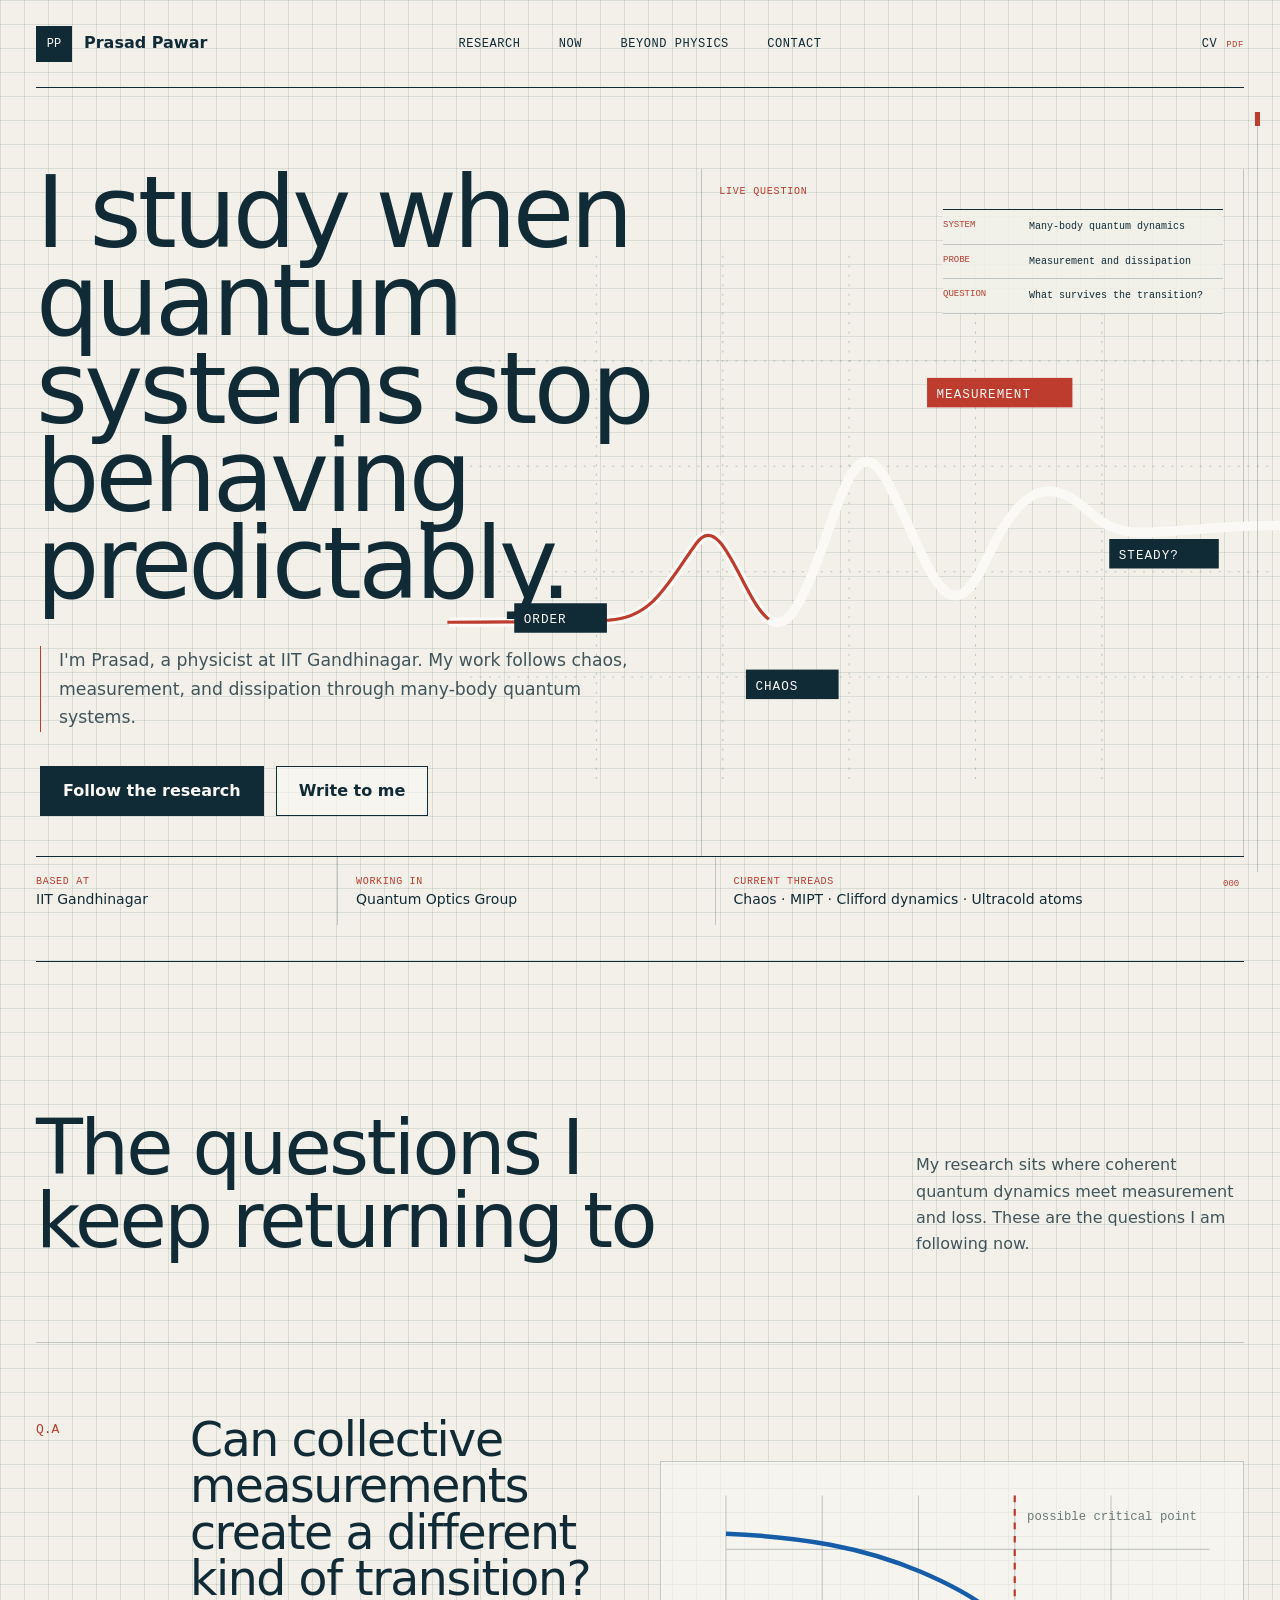
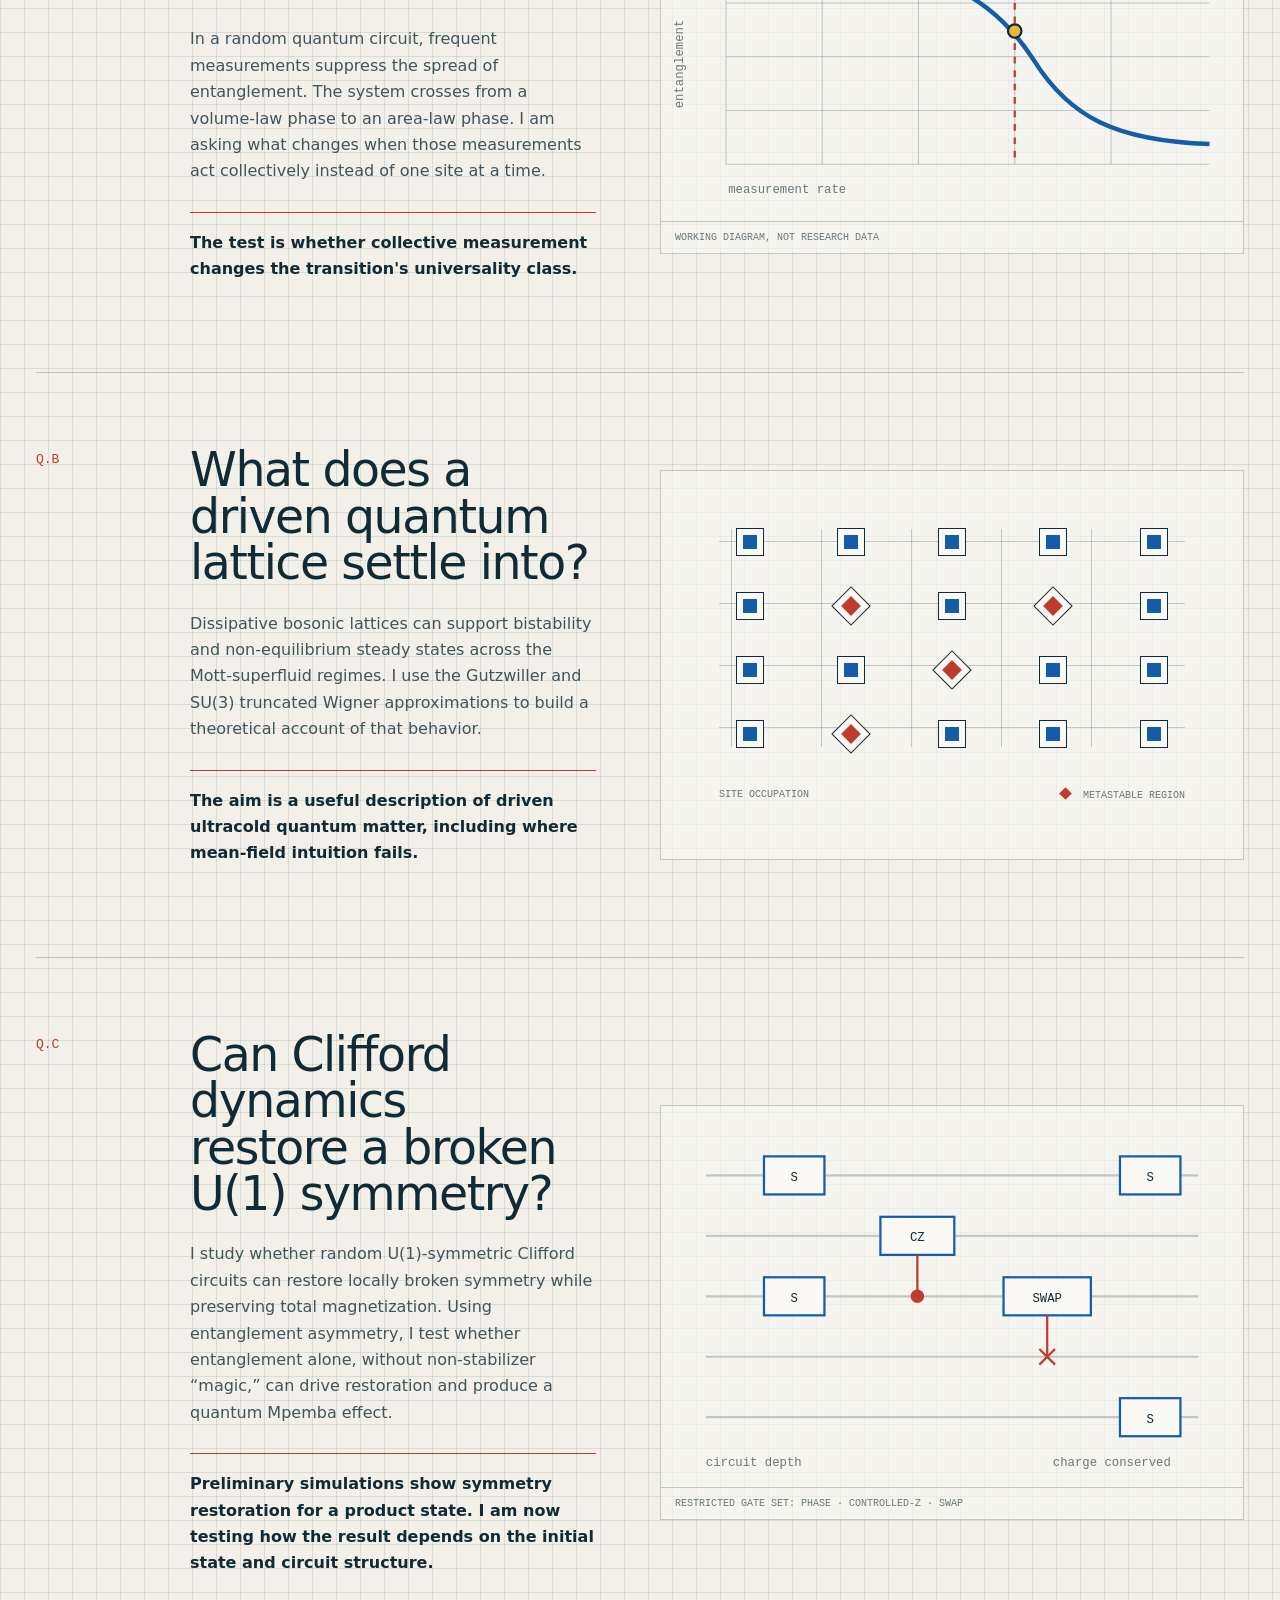
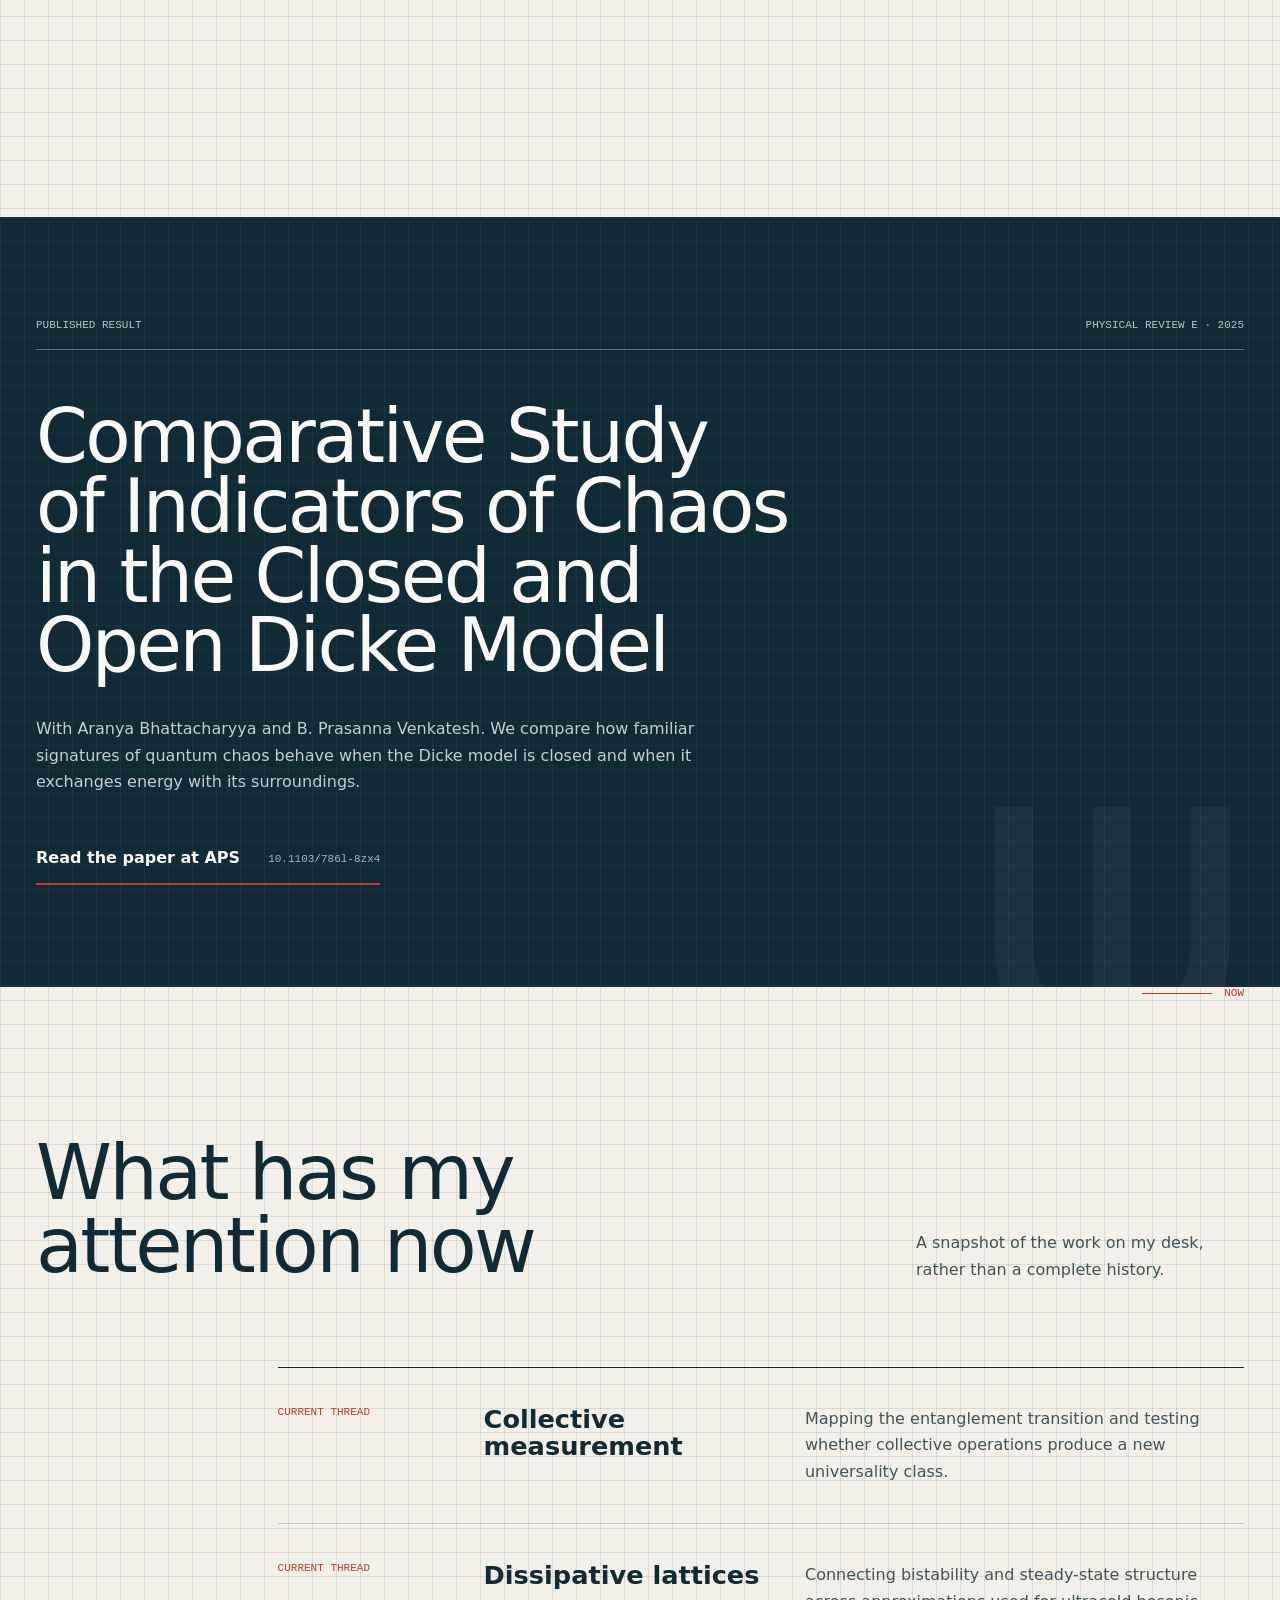
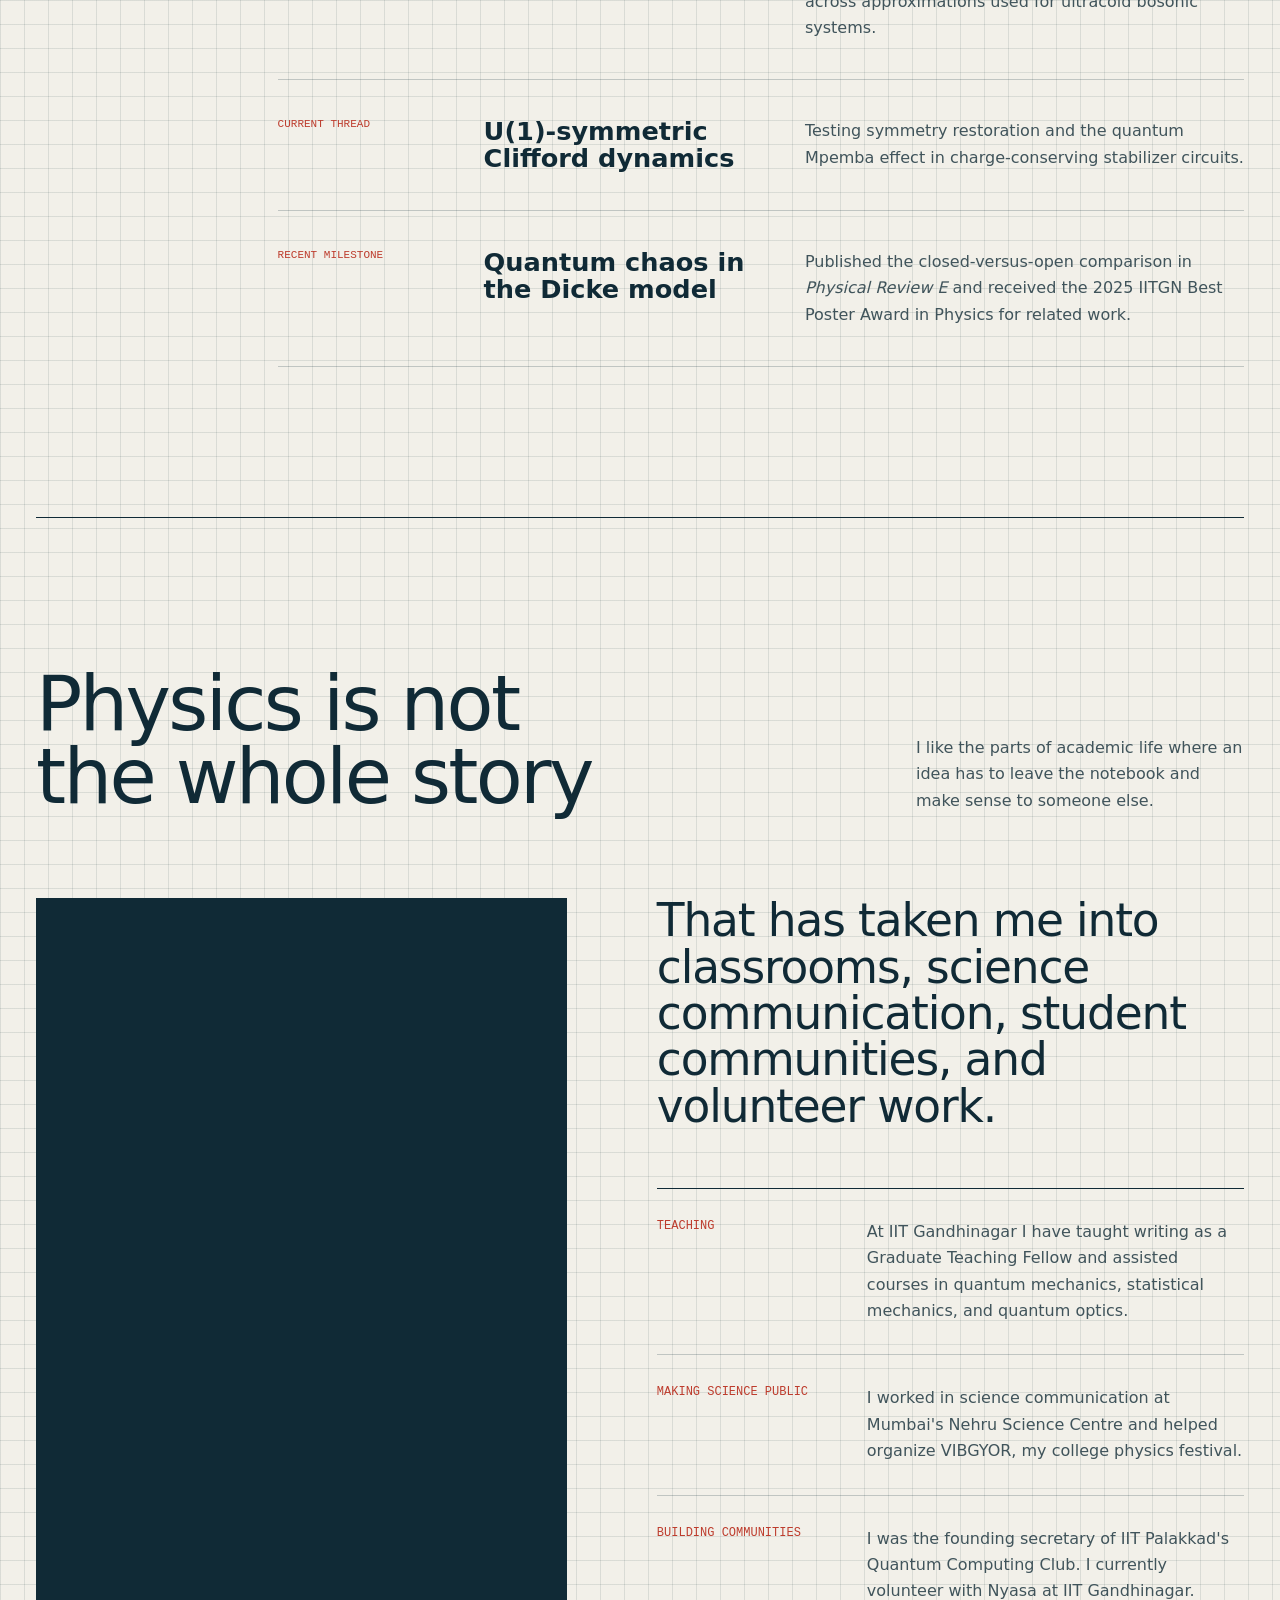
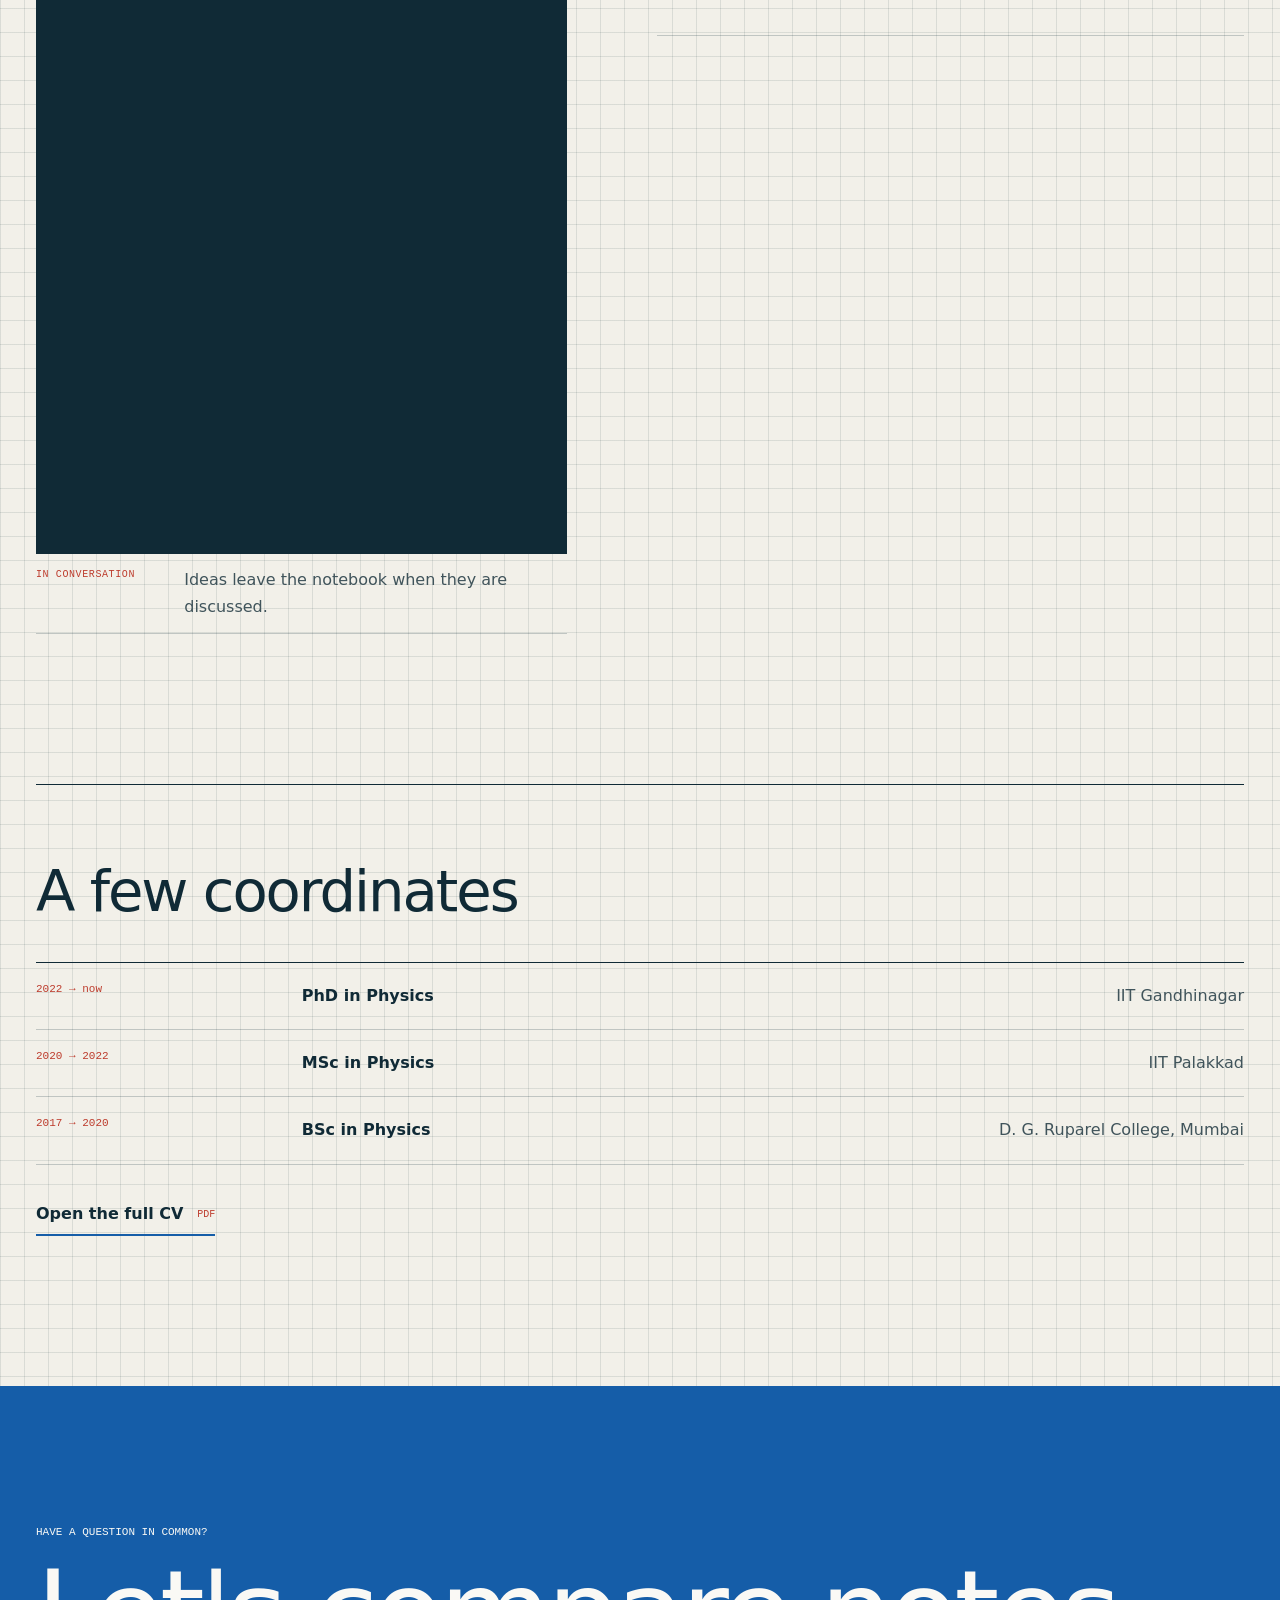
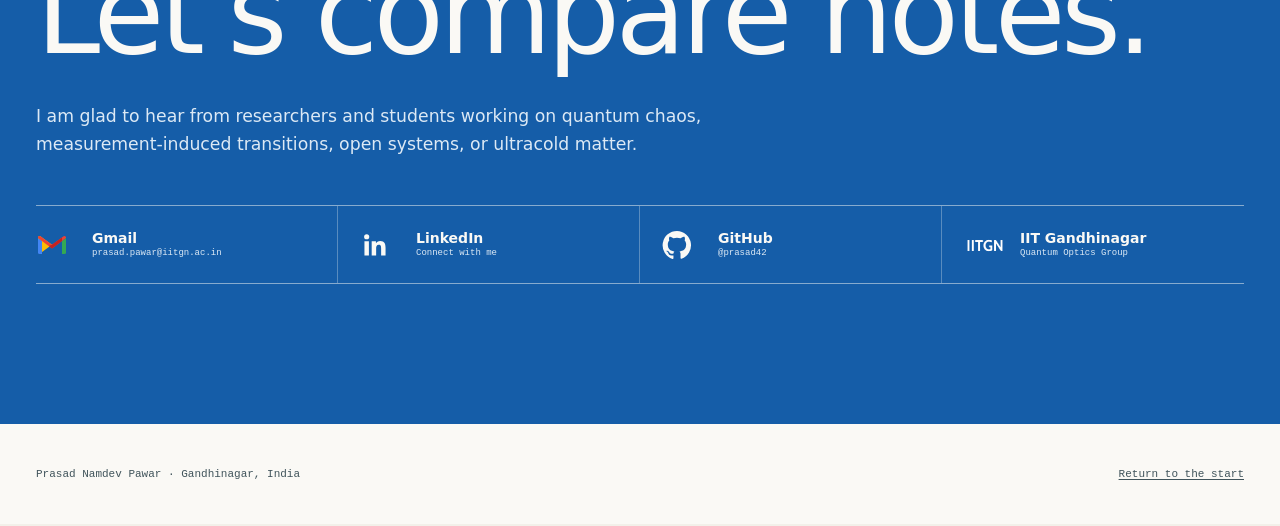
==== commit 84281919: "Publish personal research site" ====
--- a/index.html
+++ b/index.html
@@ -236,11 +236,22 @@
         <p>I like the parts of academic life where an idea has to leave the notebook and make sense to someone else.</p>
       </div>
       <div class="beyond-layout">
-        <p class="beyond-lead">That has taken me into classrooms, science communication, student communities, and volunteer work.</p>
-        <div class="beyond-notes">
-          <article><h3>Teaching</h3><p>At IIT Gandhinagar I have taught writing as a Graduate Teaching Fellow and assisted courses in quantum mechanics, statistical mechanics, and quantum optics.</p></article>
-          <article><h3>Making science public</h3><p>I worked in science communication at Mumbai's Nehru Science Centre and helped organize VIBGYOR, my college physics festival.</p></article>
-          <article><h3>Building communities</h3><p>I was the founding secretary of IIT Palakkad's Quantum Computing Club. I currently volunteer with Nyasa at IIT Gandhinagar.</p></article>
+        <figure class="beyond-portrait">
+          <div class="portrait-frame">
+            <img src="assets/prasad-speaking.png" width="1254" height="1254" loading="lazy" decoding="async" alt="Prasad Pawar speaking into a microphone during a discussion">
+          </div>
+          <figcaption>
+            <span>In conversation</span>
+            <span>Ideas leave the notebook when they are discussed.</span>
+          </figcaption>
+        </figure>
+        <div class="beyond-content">
+          <p class="beyond-lead">That has taken me into classrooms, science communication, student communities, and volunteer work.</p>
+          <div class="beyond-notes">
+            <article><h3>Teaching</h3><p>At IIT Gandhinagar I have taught writing as a Graduate Teaching Fellow and assisted courses in quantum mechanics, statistical mechanics, and quantum optics.</p></article>
+            <article><h3>Making science public</h3><p>I worked in science communication at Mumbai's Nehru Science Centre and helped organize VIBGYOR, my college physics festival.</p></article>
+            <article><h3>Building communities</h3><p>I was the founding secretary of IIT Palakkad's Quantum Computing Club. I currently volunteer with Nyasa at IIT Gandhinagar.</p></article>
+          </div>
         </div>
       </div>
     </section>
--- a/styles.css
+++ b/styles.css
@@ -177,8 +177,14 @@
 .now-log p { max-width: 65ch; margin: 0; color: var(--ink-soft); }
 
 .beyond { border-top: 1px solid var(--ink); }
-.beyond-layout { display: grid; grid-template-columns: minmax(300px, 0.85fr) minmax(500px, 1.15fr); gap: 10vw; }
-.beyond-lead { max-width: 520px; margin: 0; font-family: var(--display); font-size: clamp(2rem, 4vw, 4.2rem); line-height: 1.02; letter-spacing: -0.025em; }
+.beyond-layout { display: grid; grid-template-columns: minmax(380px, 0.95fr) minmax(500px, 1.05fr); gap: clamp(48px, 7vw, 104px); align-items: start; }
+.beyond-portrait { min-width: 0; margin: 0; }
+.portrait-frame { position: relative; border: 1px solid var(--ink); background: var(--ink); overflow: hidden; }
+.portrait-frame img { width: 100%; aspect-ratio: 1; object-fit: cover; }
+.beyond-portrait figcaption { display: grid; grid-template-columns: minmax(120px, 0.34fr) 1fr; gap: 18px; padding: 13px 0; border-bottom: 1px solid var(--grid-strong); color: var(--ink-soft); }
+.beyond-portrait figcaption span:first-child { color: var(--red); font: 10px/1.5 var(--measure); text-transform: uppercase; letter-spacing: 0.06em; }
+.beyond-content { min-width: 0; }
+.beyond-lead { max-width: 610px; margin: 0 0 58px; font-family: var(--display); font-size: clamp(2rem, 3.55vw, 4.2rem); line-height: 1.02; letter-spacing: -0.025em; }
 .beyond-notes { border-top: 1px solid var(--ink); }
 .beyond-notes article { display: grid; grid-template-columns: 180px 1fr; gap: 30px; padding: 30px 0; border-bottom: 1px solid var(--grid-strong); }
 .beyond-notes h3 { margin: 0; font: 400 12px var(--measure); text-transform: uppercase; color: var(--red); }
@@ -230,7 +236,7 @@
   .story-figure { grid-column: 2; }
   .now-log { margin-left: 8%; }
   .now-log article { grid-template-columns: 130px 0.6fr 1fr; gap: 24px; }
-  .beyond-layout { gap: 60px; }
+  .beyond-layout { grid-template-columns: minmax(280px, 0.85fr) minmax(0, 1.15fr); gap: 44px; }
   .beyond-notes article { grid-template-columns: 135px 1fr; }
 }
 
@@ -270,6 +276,7 @@
   .now-log article { grid-template-columns: 1fr; gap: 9px; padding: 28px 0; }
   .now-log h3 { font-size: 1.8rem; }
   .beyond-layout { grid-template-columns: 1fr; gap: 60px; }
+  .beyond-portrait figcaption { grid-template-columns: 115px 1fr; }
   .beyond-lead { font-size: 2.8rem; }
   .beyond-notes article { grid-template-columns: 1fr; gap: 10px; }
   .coordinates dl > div { grid-template-columns: 1fr; gap: 7px; }
